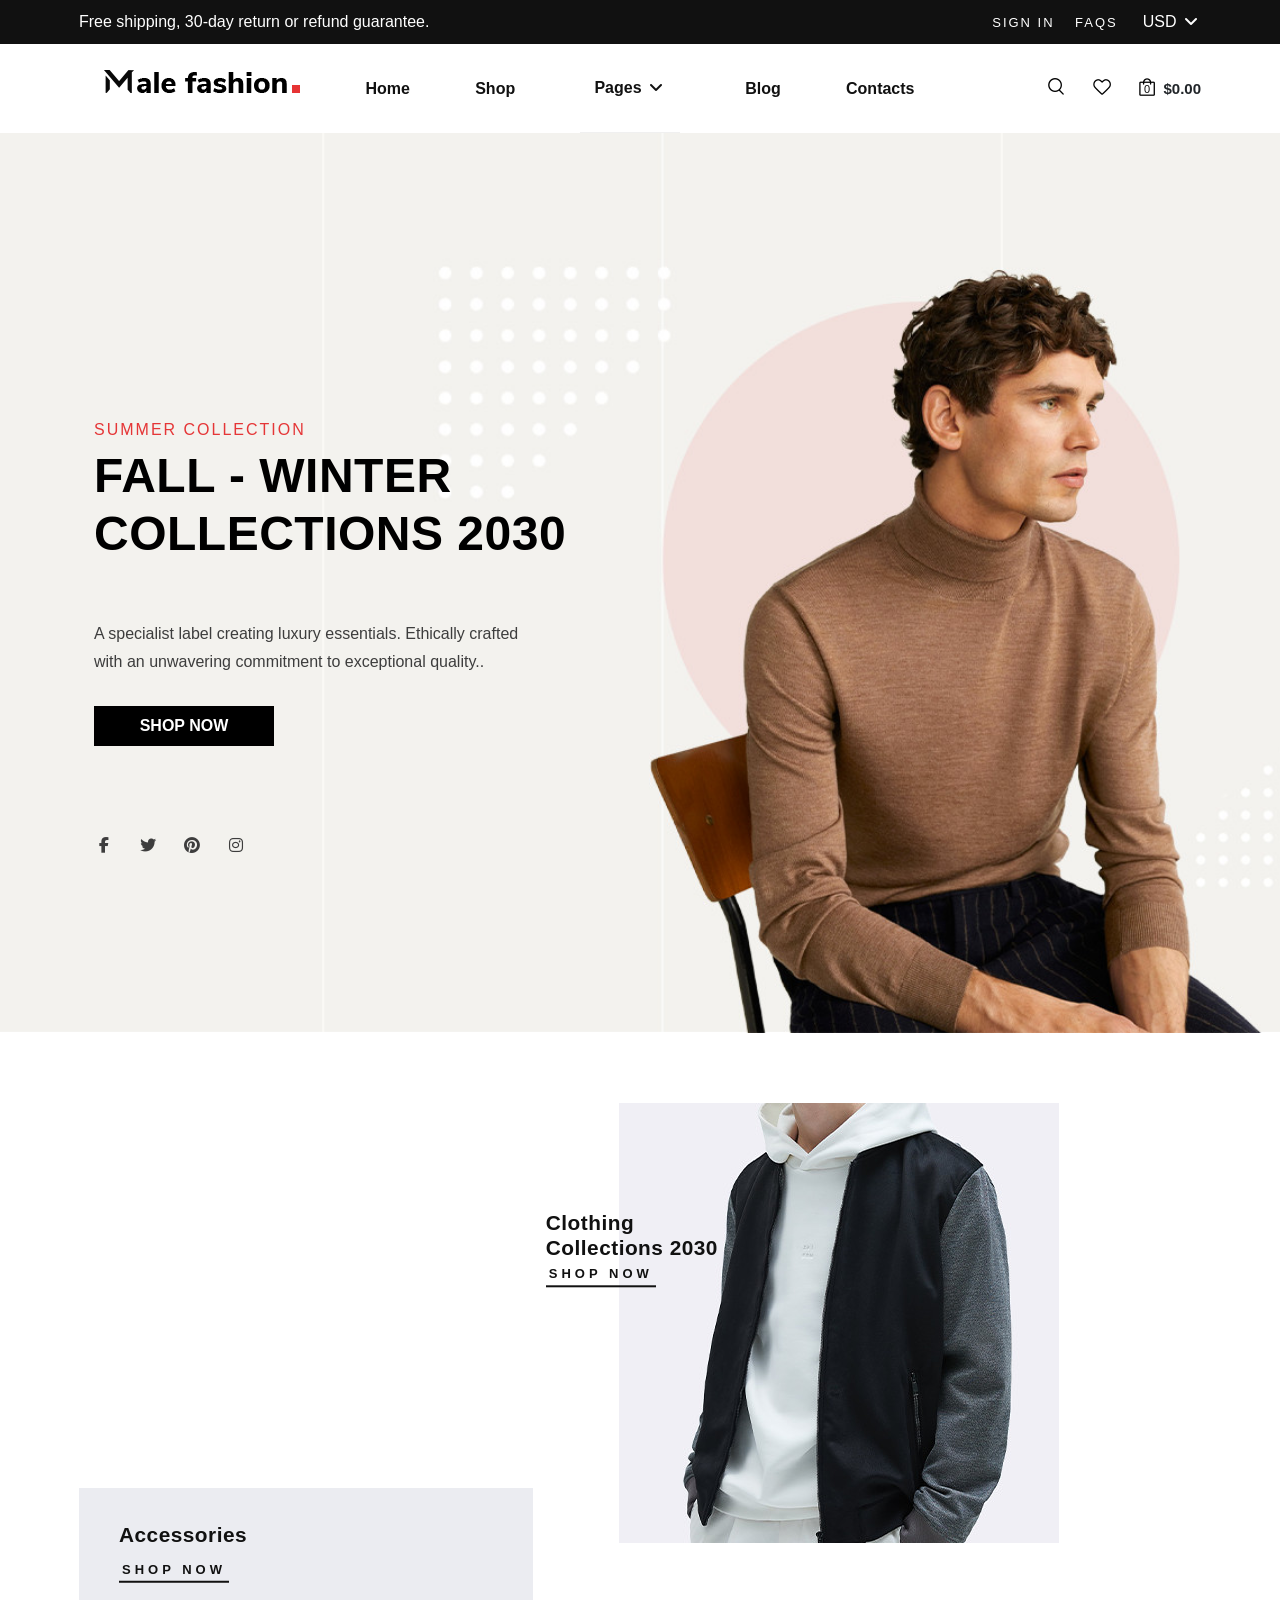
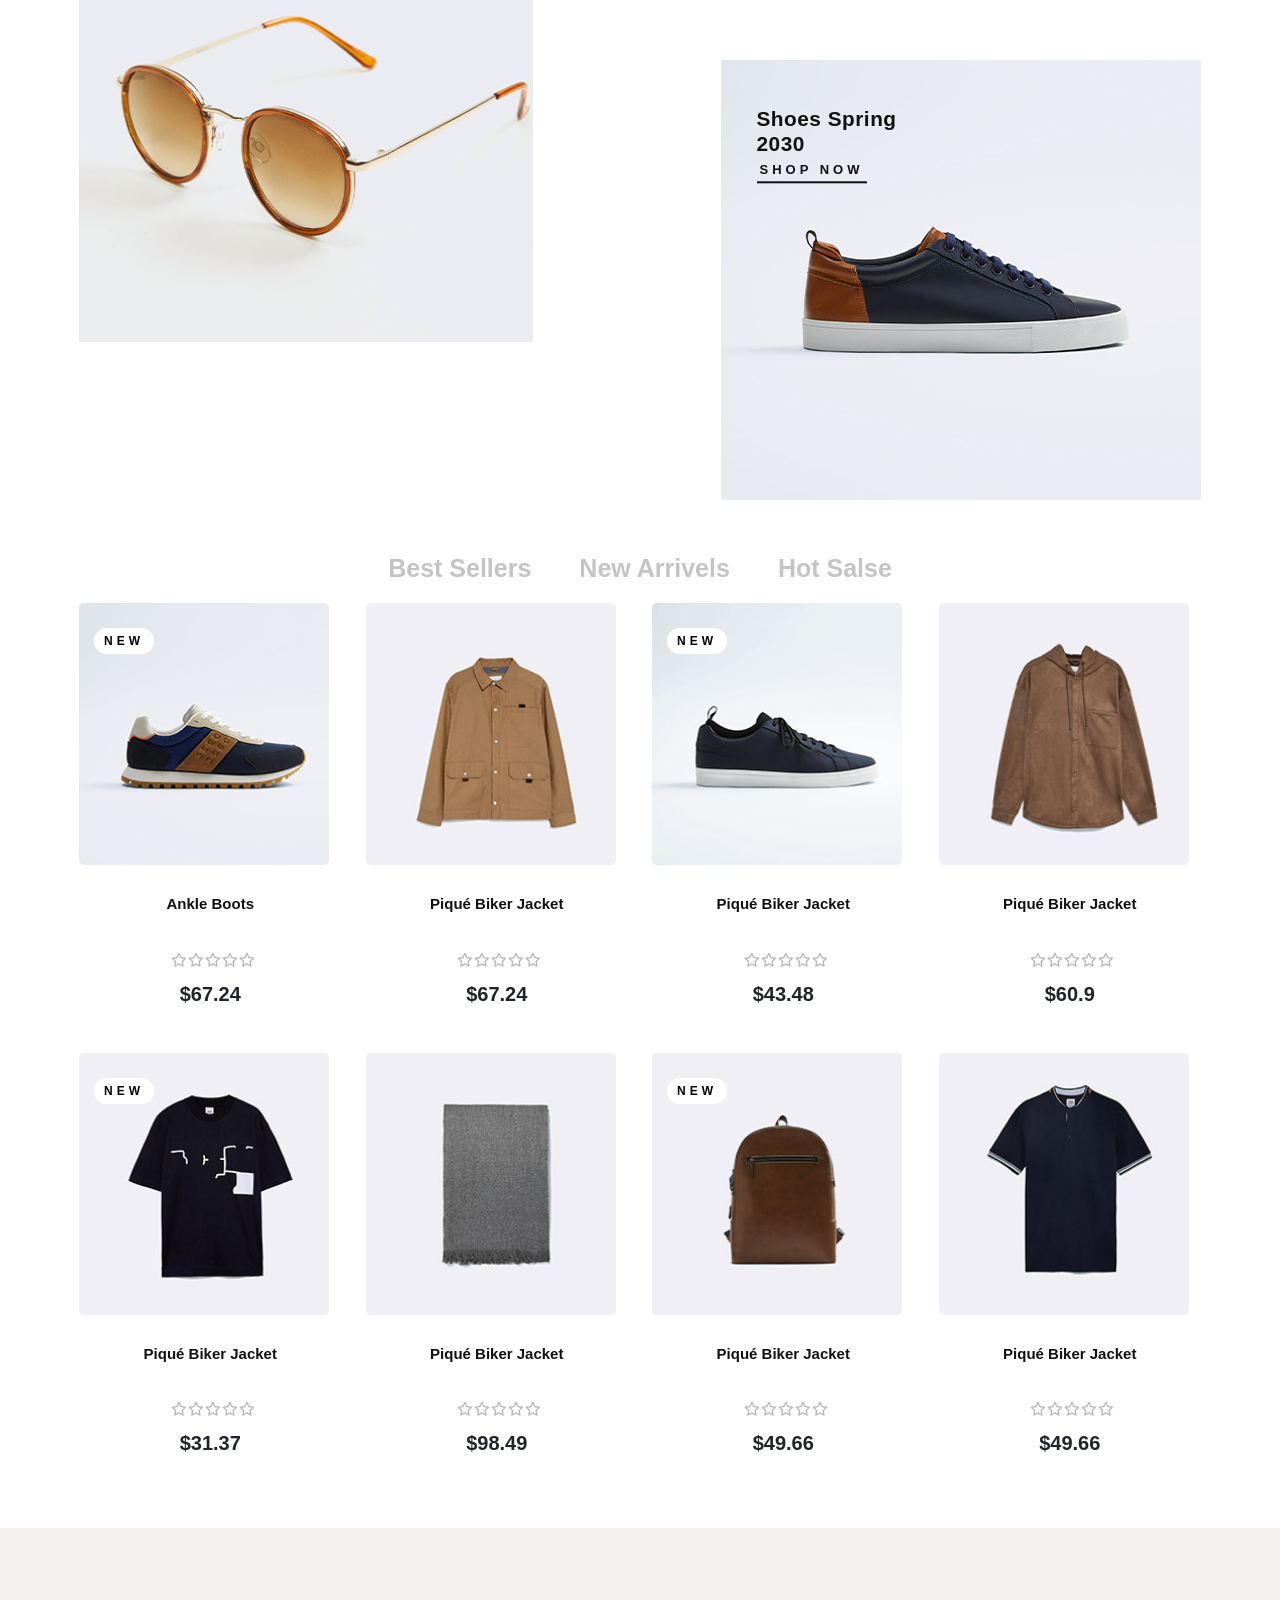
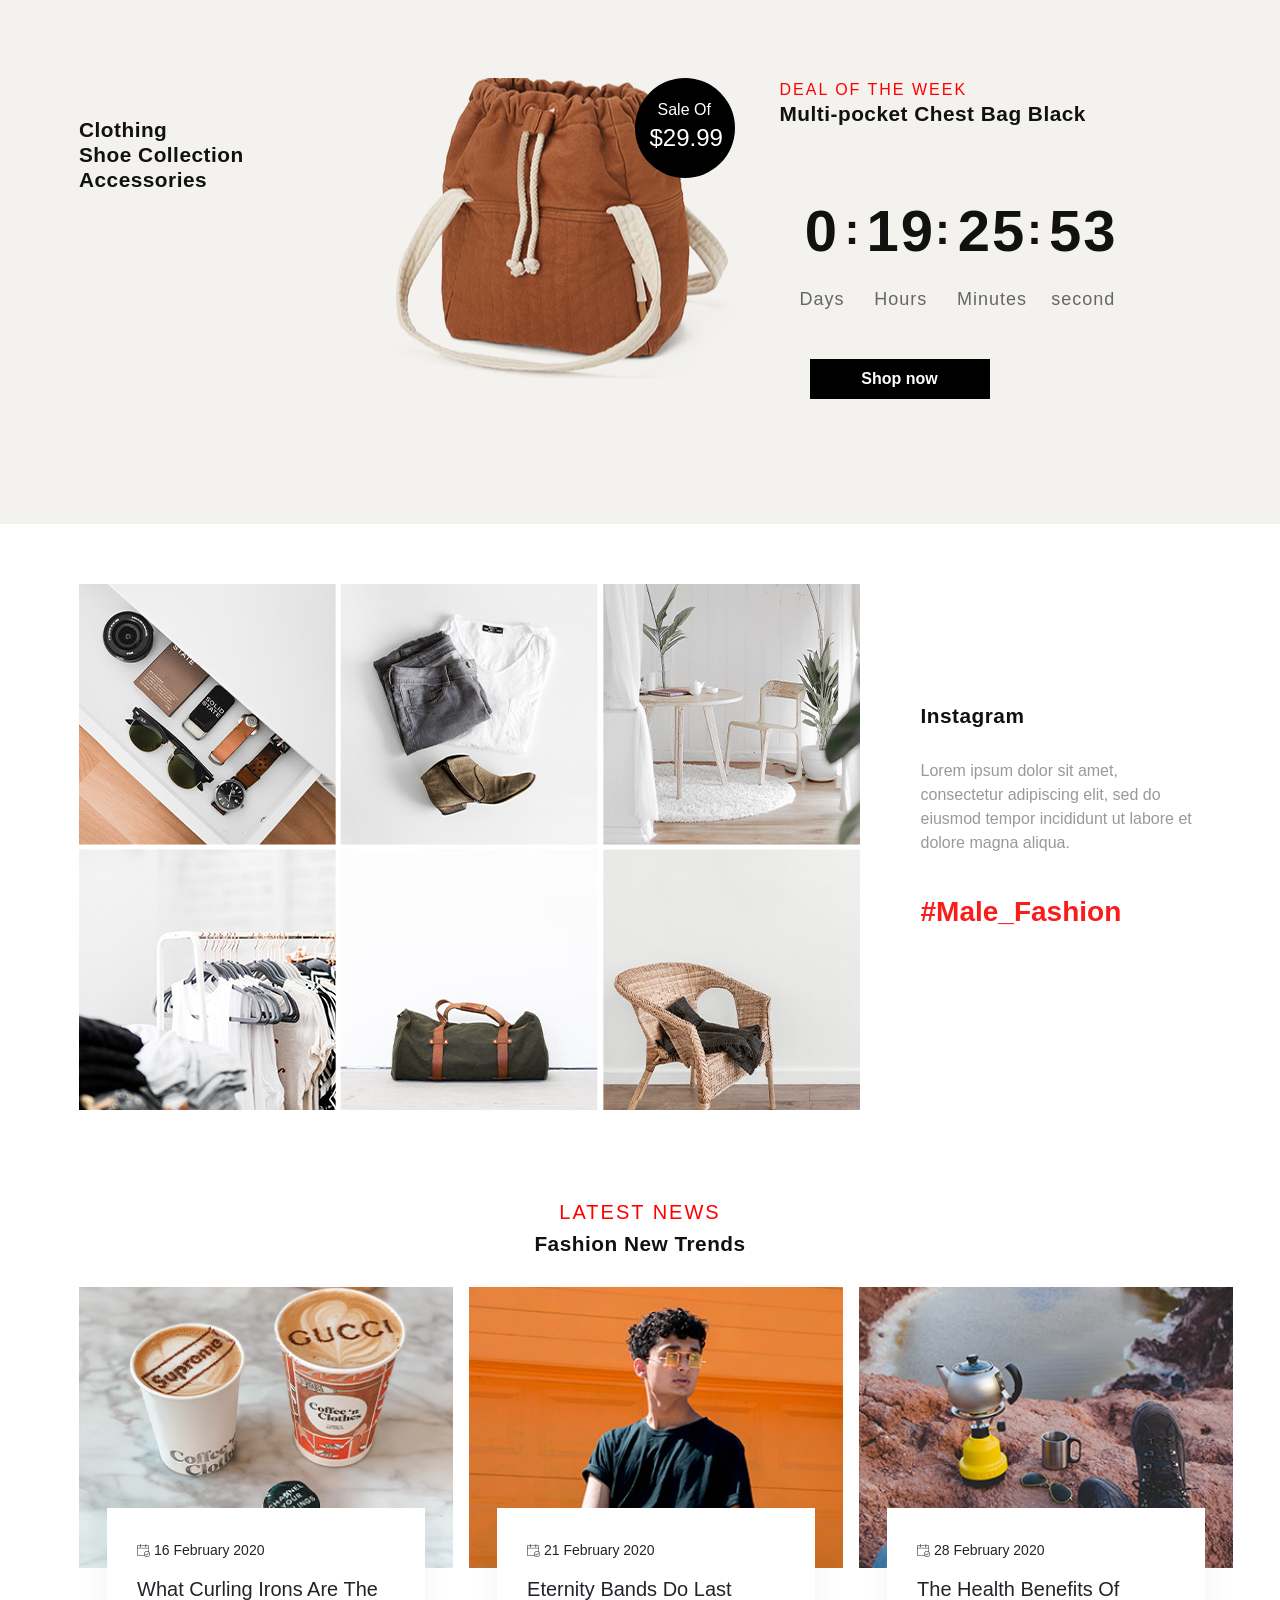
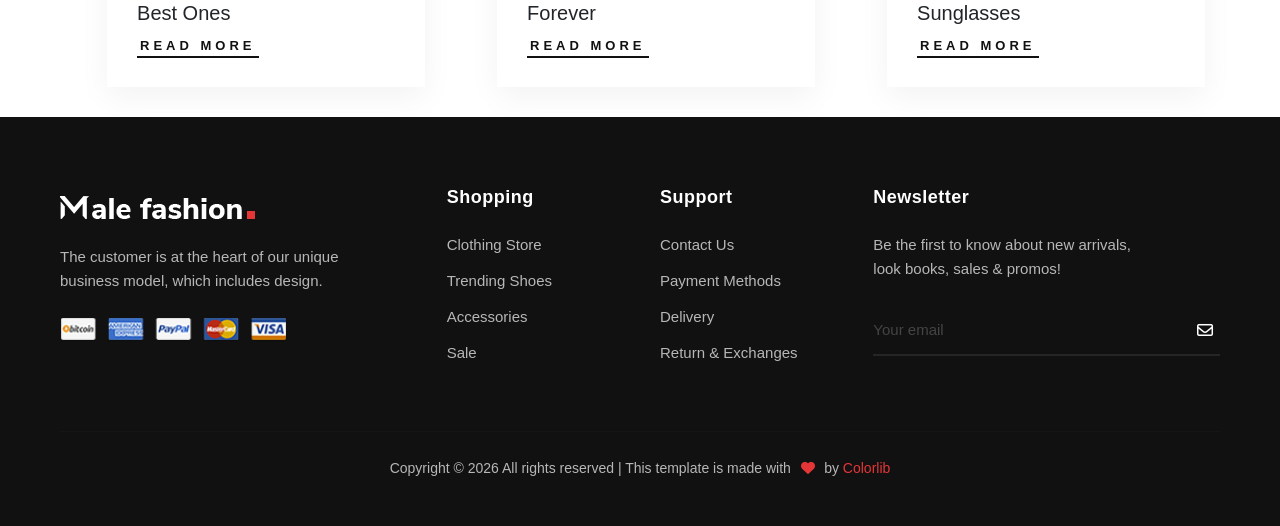
==== RRR/RRRapp/TEMPLATES/index.html @ dafc7faa "first commit" ====
<!DOCTYPE html>
<html lang="en">

<head>
    <meta charset="UTF-8">
    <meta name="viewport" content="width=device-width, initial-scale=1.0">
    <title>Male Fashion</title>
    <link rel="stylesheet" href="/RRR/css/all.css">
    <link rel="stylesheet" href="/RRR/css/bootstrap.min.css">
    <link rel="stylesheet" href="/RRR/webfonts/fa-brands-400.ttf">
    <link rel="stylesheet" href="https://cdnjs.cloudflare.com/ajax/libs/font-awesome/6.7.2/css/all.min.css">
    <link rel="stylesheet" href="ecome.css">
</head>

<body>
    <section class="sec_1">
        <header class="header">
            <div class="top_header">
                <div class="container">
                    <div class="row d-flex align-items-center">
                        <div class="col-lg-6 col-md-7 d-flex align-items-center ">
                            <div class="heder_top_left ">
                                <p class="">Free shipping, 30-day return or refund guarantee.</p>
                            </div>
                        </div>
                        <div class="col-lg-6 col-md-5">
                            <div class="header_top_right d-flex justify-content-end  ">
                                <div class="header_top_link">
                                    <a href="#" class="text-decoration-none sifa mx-3">Sign in</a>
                                    <a href="#" class="text-decoration-none sifa ">FAQs</a>
                                </div>
                                    <div class="dropdown">
                                        <div class="currency-btn">
                                            USD <i class="fa-solid fa-angle-down"></i>
                                        </div>

                                        <ul class="currency-menu">
                                            <li><a href="#">USD</a></li>
                                            <li><a href="#">EUR</a></li>
                                            <li><a href="#">INR</a></li>
                                        </ul>
                                    </div>
                                </div>
                            </div>
                        </div>
                    </div>
                </div>
            </div>
            <div class="container">
                <div class="row  rosw d-flex">
                    <div class="col-lg-3  col-md-3">
                        <div class="header_logo">
                            <a href="">
                                <img src="/RRR/img/logo.png" alt="">
                            </a>
                        </div>
                    </div>
                    <div class="col-lg-6 col-md-6">
                        <nav class="header_menu">
                            <ul class="list-unstyled d-flex justify-content-between align-items-center mb-0">

                                <li class="active">
                                    <a href="" class="text-decoration-none">Home</a>
                                </li>

                                <li>
                                    <a href="" class="text-decoration-none">Shop</a>
                                </li>

                                <li class="menu-item">
                                    <a href="#" class="text-decoration-none">
                                        Pages <i class="fa-solid fa-angle-down"></i>
                                    </a>

                                    <ul class="submenu list-unstyled">
                                        <li><a href="#" class="text-decoration-none">About Us</a></li>
                                        <li><a href="#" class="text-decoration-none">Shop Details</a></li>
                                        <li><a href="#" class="text-decoration-none">Shopping Cart</a></li>
                                        <li><a href="#" class="text-decoration-none">Checkout</a></li>
                                        <li><a href="#" class="text-decoration-none">Blog Details</a></li>
                                    </ul>
                                </li>

                                <li>
                                    <a href="" class="text-decoration-none">Blog</a>
                                </li>

                                <li>
                                    <a href="" class="text-decoration-none">Contacts</a>
                                </li>

                            </ul>
                        </nav>
                    </div>
                    <div class="col-lg-3  col-md-3">
                        <div class="header_nav_option">
                            <a href="#" class="sarch_switch"><img src="/RRR/img/search.png" alt=""></a>
                            <a href="#"><img src="/RRR/img/heart.png" alt=""></a>
                            <a href="#"><img src="/RRR/img/cart.png" alt="">
                                <span>0</span></a>
                            <div class="price">$0.00</div>
                        </div>
                    </div>
                </div>
            </div>
        </header>
    </section>


    <section class="hero ">
        <div class="hero_slider ">
            <div class="stage_uter container">
                <div class="container">
                    <div class=" vh-100 d-flex flex-column justify-content-center position-relative">
                        <!-- col-lg-8 -->
                        <div class="text_hero">
                            <h6 class="">Summer Collection</h6>
                            <h2 class="fall">Fall - Winter <br> Collections 2030</h2>
                        </div>
                        <div class="tex_div">
                            <p class="label">A specialist label creating luxury essentials. Ethically crafted <br> with
                                an
                                unwavering commitment to exceptional quality..</p>
                            <div class="primary-btn d-flex align-items-center justify-content-center">
                                <a href="#" class=" text-decoration-none text-white">SHOP NOW</a>
                            </div>

                        </div>
                        <div class="icon position-relative " style="z-index: 111;">
                            <ul class="d-flex  position-absolute gap-4   list-unstyled"
                                style="bottom: -8rem; z-index: 111;">
                                <li><i class="fa-brands fa-facebook-f"></i></li>
                                <li><i class="fa-brands fa-twitter"></i></li>
                                <li><i class="fa-brands fa-pinterest"></i></li>
                                <li><i class="fa-brands fa-instagram"></i></li>
                            </ul>
                        </div>
                    </div>
                </div>
            </div>
        </div>
    </section>

    <section class="bener">
        <div class="container">
            <div class="row d-flex">
                <div class="col-lg-7  col_div">
                    <div class="baner_item  my-auto">
                        <div class="bener_pic">
                            <img src="/RRR/img/banner-1.jpg" class="img-fluid" alt="">
                        </div>
                        <div class="bener_text">
                            <h2 class="clothing">Clothing <br> Collections 2030</h2>
                            <a href="" class="nowshop">SHOP NOW</a>
                        </div>
                    </div>
                </div>
                <div class="col-lg-5">
                    <div class="baner_middel">
                        <div class="baner_itm_pic">
                            <img src="/RRR/img/banner-2.jpg" class="img-fluid" alt="">
                        </div>
                        <div class="baners_text">
                            <h2 class="aeccesri">Accessories</h2>
                            <a href="" class="shoshope">SHOP NOW</a>
                        </div>
                    </div>
                </div>
                <div class="col-lg-7">
                    <div class="baner_last_itm">
                        <div class="baner_pick">
                            <img src="/RRR/img/banner-3.jpg" class="img-fluid" alt="">
                        </div>
                        <div class="baner_last_txt">
                            <h2 class="shoes">Shoes Spring <br> 2030</h2>
                            <a href="" class="shoshope">SHOP NOW</a>
                        </div>
                    </div>
                </div>
            </div>
        </div>
    </section>





    <section class="productsec ">
        <div class="container">
            <div class="row d-flex">
                <ul class="list-unstyled d-flex align-items-center justify-content-center gap-5">
                    <li><a href="#" class="newpro">Best Sellers</a></li>
                    <li><a href="#" class="newpro">New Arrivels</a></li>
                    <li><a href="#" class="newpro">Hot Salse</a></li>
                </ul>
            </div>
        </div>

        <div class="container">
            <div class="row d-flex">

                <div class="col-lg-3">
                    <div class="cards">
                        <div class="card_img">
                            <span class="newlabale">NEW</span>
                        </div>

                        <ul class="list-unstyled product_hover">
                            <li><a href="#"><img src="/RRR/img/heart.png" alt=""></a></li>
                            <li><a href="#"><img src="/RRR/img/compare.png" alt=""></a></li>
                            <li><a href="#"><img src="/RRR/img/search.png" alt=""></a></li>
                        </ul>
                    </div>
                    <div class="product_text">
                        <h6>Ankle Boots</h6>
                        <a href="#" class="add_card">Add To Cart</a>
                        <div class="reting">
                            <i class="fa-regular fa-star"></i>
                            <i class="fa-regular fa-star"></i>
                            <i class="fa-regular fa-star"></i>
                            <i class="fa-regular fa-star"></i>
                            <i class="fa-regular fa-star"></i>
                        </div>
                        <h5 class="dolor">$67.24</h5>
                        <div class="product_selecion">
                            <label class="color-btn white">
                                <input type="radio" name="color1" checked>
                            </label>

                            <label class="color-btn black">
                                <input type="radio" name="color1">
                            </label>

                            <label class="color-btn grey">
                                <input type="radio" name="color1">
                            </label>
                        </div>
                    </div>

                </div>

                <div class="col-lg-3">
                    <div class="cards">
                        <div class="card_img_2">
                        </div>

                        <ul class="list-unstyled product_hover">
                            <li><a href="#"><img src="/RRR/img/heart.png" alt=""></a></li>
                            <li><a href="#"><img src="/RRR/img/compare.png" alt=""></a></li>
                            <li><a href="#"><img src="/RRR/img/search.png" alt=""></a></li>
                        </ul>
                    </div>
                    <div class="product_text">
                        <h6>Piqué Biker Jacket</h6>
                        <a href="#" class="add_card">Add To Cart</a>
                        <div class="reting">
                            <i class="fa-regular fa-star"></i>
                            <i class="fa-regular fa-star"></i>
                            <i class="fa-regular fa-star"></i>
                            <i class="fa-regular fa-star"></i>
                            <i class="fa-regular fa-star"></i>
                        </div>
                        <h5 class="dolor">$67.24</h5>
                        <div class="product_selecion">
                            <label for="pc-1">
                                <input type="radio" id="pc-1">
                            </label>

                            <label class="black" for="pc-2">
                                <input type="radio" id="pc-2">
                            </label>

                            <label class="grey active" for="pc-1">
                                <input type="radio" id="pc-3">
                            </label>
                        </div>
                    </div>

                </div>

                <div class="col-lg-3">
                    <div class="cards">
                        <div class="card_img_3">
                            <span class="newlabales">NEW</span>
                        </div>
                        <ul class="list-unstyled product_hover">
                            <li><a href="#"><img src="/RRR/img/heart.png" alt=""></a></li>
                            <li><a href="#"><img src="/RRR/img/compare.png" alt=""></a></li>
                            <li><a href="#"><img src="/RRR/img/search.png" alt=""></a></li>
                        </ul>
                    </div>
                    <div class="product_text">
                        <h6>Piqué Biker Jacket</h6>
                        <a href="#" class="add_card">Add To Cart</a>
                        <div class="reting">
                            <div class="color">
                                <i class="fa-regular fa-star "></i>
                                <i class="fa-regular fa-star "></i>
                                <i class="fa-regular fa-star "></i>
                                <i class="fa-regular fa-star "></i>
                                <i class="fa-regular fa-star"></i>
                            </div>
                        </div>
                        <h5 class="dolor">$43.48</h5>
                        <div class="product_selecion">
                            <label for="pc-1">
                                <input type="radio" id="pc-1">
                            </label>

                            <label class="black" for="pc-2">
                                <input type="radio" id="pc-2">
                            </label>

                            <label class="grey active" for="pc-1">
                                <input type="radio" id="pc-3">
                            </label>
                        </div>
                    </div>

                </div>

                <div class="col-lg-3">
                    <div class="cards">
                        <div class="card_img_4">
                        </div>
                        <ul class="list-unstyled product_hover">
                            <li><a href="#"><img src="/RRR/img/heart.png" alt=""></a></li>
                            <li><a href="#"><img src="/RRR/img/compare.png" alt=""></a></li>
                            <li><a href="#"><img src="/RRR/img/search.png" alt=""></a></li>
                        </ul>
                    </div>
                    <div class="product_text">
                        <h6>Piqué Biker Jacket</h6>
                        <a href="#" class="add_card">Add To Cart</a>
                        <div class="reting">
                            <i class="fa-regular fa-star"></i>
                            <i class="fa-regular fa-star"></i>
                            <i class="fa-regular fa-star"></i>
                            <i class="fa-regular fa-star"></i>
                            <i class="fa-regular fa-star"></i>
                        </div>
                        <h5 class="dolor">$60.9</h5>
                        <div class="product_selecion">
                            <label for="pc-1">
                                <input type="radio" id="pc-1">
                            </label>

                            <label class="black" for="pc-2">
                                <input type="radio" id="pc-2">
                            </label>

                            <label class="grey active" for="pc-1">
                                <input type="radio" id="pc-3">
                            </label>
                        </div>
                    </div>
                </div>
            </div>
        </div>






        <div class="container mt-4">
            <div class="row d-flex">
                <div class="col-lg-3">
                    <div class="cards">
                        <div class="card_img_5">
                            <span class="newlabale">NEW</span>
                        </div>

                        <ul class="list-unstyled product_hover">
                            <li><a href="#"><img src="/RRR/img/heart.png" alt=""></a></li>
                            <li><a href="#"><img src="/RRR/img/compare.png" alt=""></a></li>
                            <li><a href="#"><img src="/RRR/img/search.png" alt=""></a></li>
                        </ul>
                    </div>
                    <div class="product_text">
                        <h6>Piqué Biker Jacket</h6>
                        <a href="#" class="add_card">Add To Cart</a>
                        <div class="reting">
                            <i class="fa-regular fa-star"></i>
                            <i class="fa-regular fa-star"></i>
                            <i class="fa-regular fa-star"></i>
                            <i class="fa-regular fa-star"></i>
                            <i class="fa-regular fa-star"></i>
                        </div>
                        <h5 class="dolor">$31.37</h5>
                        <div class="product_selecion">
                            <label for="pc-1">
                                <input type="radio" id="pc-1">
                            </label>

                            <label class="black" for="pc-2">
                                <input type="radio" id="pc-2">
                            </label>

                            <label class="grey active" for="pc-1">
                                <input type="radio" id="pc-3">
                            </label>
                        </div>
                    </div>

                </div>

                <div class="col-lg-3">
                    <div class="cards">
                        <div class="card_img_6">
                        </div>

                        <ul class="list-unstyled product_hover">
                            <li><a href="#"><img src="/RRR/img/heart.png" alt=""></a></li>
                            <li><a href="#"><img src="/RRR/img/compare.png" alt=""></a></li>
                            <li><a href="#"><img src="/RRR/img/search.png" alt=""></a></li>
                        </ul>
                    </div>
                    <div class="product_text">
                        <h6>Piqué Biker Jacket</h6>
                        <a href="#" class="add_card">Add To Cart</a>
                        <div class="reting">
                            <i class="fa-regular fa-star"></i>
                            <i class="fa-regular fa-star"></i>
                            <i class="fa-regular fa-star"></i>
                            <i class="fa-regular fa-star"></i>
                            <i class="fa-regular fa-star"></i>
                        </div>
                        <h5 class="dolor">$98.49</h5>
                        <div class="product_selecion">
                            <label for="pc-1">
                                <input type="radio" id="pc-1">
                            </label>

                            <label class="black" for="pc-2">
                                <input type="radio" id="pc-2">
                            </label>

                            <label class="grey active" for="pc-1">
                                <input type="radio" id="pc-3">
                            </label>
                        </div>
                    </div>

                </div>

                <div class="col-lg-3">
                    <div class="cards">
                        <div class="card_img_7">
                            <span class="newlabales">NEW</span>
                        </div>
                        <ul class="list-unstyled product_hover">
                            <li><a href="#"><img src="/RRR/img/heart.png" alt=""></a></li>
                            <li><a href="#"><img src="/RRR/img/compare.png" alt=""></a></li>
                            <li><a href="#"><img src="/RRR/img/search.png" alt=""></a></li>
                        </ul>
                    </div>
                    <div class="product_text">
                        <h6>Piqué Biker Jacket</h6>
                        <a href="#" class="add_card">Add To Cart</a>
                        <div class="reting">
                            <div class="color">
                                <i class="fa-regular fa-star "></i>
                                <i class="fa-regular fa-star "></i>
                                <i class="fa-regular fa-star "></i>
                                <i class="fa-regular fa-star "></i>
                                <i class="fa-regular fa-star"></i>
                            </div>
                        </div>
                        <h5 class="dolor">$49.66</h5>
                        <div class="product_selecion">
                            <label for="pc-1">
                                <input type="radio" id="pc-1">
                            </label>

                            <label class="black" for="pc-2">
                                <input type="radio" id="pc-2">
                            </label>

                            <label class="grey active" for="pc-1">
                                <input type="radio" id="pc-3">
                            </label>
                        </div>
                    </div>

                </div>

                <div class="col-lg-3">
                    <div class="cards">
                        <div class="card_img_8">
                        </div>
                        <ul class="list-unstyled product_hover">
                            <li><a href="#"><img src="/RRR/img/heart.png" alt=""></a></li>
                            <li><a href="#"><img src="/RRR/img/compare.png" alt=""></a></li>
                            <li><a href="#"><img src="/RRR/img/search.png" alt=""></a></li>
                        </ul>
                    </div>
                    <div class="product_text">
                        <h6>Piqué Biker Jacket</h6>
                        <a href="#" class="add_card">Add To Cart</a>
                        <div class="reting">
                            <i class="fa-regular fa-star"></i>
                            <i class="fa-regular fa-star"></i>
                            <i class="fa-regular fa-star"></i>
                            <i class="fa-regular fa-star"></i>
                            <i class="fa-regular fa-star"></i>
                        </div>
                        <h5 class="dolor">$49.66</h5>
                        <div class="product_selecion">
                            <label for="pc-1">
                                <input type="radio" id="pc-1">
                            </label>

                            <label class="black" for="pc-2">
                                <input type="radio" id="pc-2">
                            </label>

                            <label class="grey active" for="pc-1">
                                <input type="radio" id="pc-3">
                            </label>
                        </div>
                    </div>
                </div>
            </div>
        </div>
    </section>


    <section class="categories ">
        <div class="container">
            <div class="row d-flex gap-3">
                <div class="col-lg-3">
                    <div class="cetegories_text">
                        <h2>
                            Clothing
                            <br>
                            <span class="shoe">Shoe Collection</span>
                            <br>
                            Accessories
                        </h2>
                    </div>
                </div>
                <div class="col-lg-4">
                    <div class="imgs">
                        <div class=sele>
                            <span class="text-white  saless">Sale Of</span>
                            <h4 class="text-white money">$29.99</h4>
                        </div>
                    </div>
                </div>
                <div class="col-lg-4">
                    <div class="categariy_deal">
                        <span class="week">Deal Of The Week</span>
                        <h2>Multi-pocket Chest Bag Black</h2>
                        <div class="timer d-flex" id="countdwon">
                            <div class="cd_iteam">
                                <span>0</span>
                                <p>Days</p>
                            </div>
                            <div class="cd_iteam">
                                <span>11</span>
                                <p>Hours</p>
                            </div>
                            <div class="cd_iteam">
                                <span>15</span>
                                <p>Minutes</p>
                            </div>
                            <div class="cd_iteam">
                                <span>11</span>
                                <p>second</p>
                            </div>
                        </div>
                        <div class="uperbtn">
                            <a href="#" class="primary-btns " style="text-align: center;">Shop now</a>
                        </div>
                    </div>
                </div>
            </div>
        </div>
    </section>


    <section class="fottersid">
        <div class="container">
            <div class="row">
                <div class="col-lg-12 d-flex">
                    <div class="col-lg-9">
                        <div class="insta_img">
                            <img src="/RRR/img/instagram-1.jpg" class="img-fluid" alt="">
                            <img src="/RRR/img/instagram-2.jpg" class="img-fluid" alt="">
                            <img src="/RRR/img/instagram-3.jpg" class="img-fluid" alt="">
                            <div class="insta_img2 mt-1">
                                <img src="/RRR/img/instagram-4.jpg" class="img-fluid" alt="">
                                <img src="/RRR/img/instagram-5.jpg" class="img-fluid" alt="">
                                <img src="/RRR/img/instagram-6.jpg" class="img-fluid" alt="">
                            </div>
                        </div>
                    </div>
                    <div class="col-lg-3">
                        <div class="inst_text">
                            <h2 class="">Instagram</h2>
                            <p class="gram">Lorem ipsum dolor sit amet, consectetur adipiscing elit, sed do eiusmod
                                tempor incididunt
                                ut labore et dolore magna aliqua.</p>
                            <h3 class="mlefs">#Male_Fashion</h3>
                        </div>
                    </div>
                </div>
            </div>
    </section>


    <section class="blog-section">
        <div class="container">
            <div class="row">
                <h5 class="latest">Latest News</h5>
                <h2 class="section-title_fes">Fashion New Trends</h2>
                <div class="col-lg-12 d-flex gap-3">
                    <div class="col-lg-4">
                        <div class="blog-card">
                            <div class="image-wrapper">
                                <img src="/RRR/img/blog-1.jpg" style="width: 100%;" class="img-fluid"
                                    alt="Coffee Latte Art">
                            </div>
                            <div class="card-content">
                                <span class="feb">
                                    <img src="/RRR/img/calendar.png" alt="">
                                    16 February 2020
                                </span>
                                <h5 class="irons">
                                    What Curling Irons Are The Best Ones
                                </h5>
                                <div class="textred">
                                    <a href="" class="readmore">Read More </a>
                                </div>
                            </div>
                        </div>
                    </div>
                    <div class="col-lg-4">
                        <div class="blog-card">
                            <div class="image-wrapper">
                                <img src="/RRR/img/blog-2.jpg" style="width: 100%;" class="img-fluid"
                                    alt="Coffee Latte Art">
                            </div>
                            <div class="card-content">
                                <span class="feb">
                                    <img src="/RRR/img/calendar.png" alt="">
                                    21 February 2020
                                </span>
                                <h5 class="irons">
                                    Eternity Bands Do Last Forever
                                </h5>
                                <div class="textred">
                                    <a href="" class="readmore">Read More </a>
                                </div>
                            </div>
                        </div>
                    </div>
                    <div class="col-lg-4">
                        <div class="blog-card">
                            <div class="image-wrapper">
                                <img src="/RRR/img/blog-3.jpg" style="width: 100%;" class="img-fluid"
                                    alt="Coffee Latte Art">
                            </div>
                            <div class="card-content">
                                <span class="feb">
                                    <img src="/RRR/img/calendar.png" alt="">
                                    28 February 2020
                                </span>
                                <h5 class="irons">
                                    The Health Benefits Of Sunglasses
                                </h5>
                                <div class="textred">
                                    <a href="" class="readmore">Read More </a>
                                </div>
                            </div>
                        </div>
                    </div>
                </div>
            </div>
    </section>


    <footer class="site-footer">
        <div class="footer-container">
            <div class="footer-row">

                <!-- Brand Column -->
                <div class="footer-col">
                    <div class="brand-title"><img src="/RRR/img/footer-logo.png" alt=""></div>
                    <p>The customer is at the heart of our unique business model, which includes design.</p>
                    <div class="payment-methods">
                        <!-- Standard placeholder payment graphics -->
                        <img src="/RRR/img/payment.png" alt="">
                    </div>
                </div>

                <!-- Shopping Links Column -->
                <div class="footer-col">
                    <h3>Shopping</h3>
                    <ul>
                        <li><a href="#">Clothing Store</a></li>
                        <li><a href="#">Trending Shoes</a></li>
                        <li><a href="#">Accessories</a></li>
                        <li><a href="#">Sale</a></li>
                    </ul>
                </div>

                <!-- Support Links Column -->
                <div class="footer-col">
                    <h3>Support</h3>
                    <ul>
                        <li><a href="#">Contact Us</a></li>
                        <li><a href="#">Payment Methods</a></li>
                        <li><a href="#">Delivery</a></li>
                        <li><a href="#">Return & Exchanges</a></li>
                    </ul>
                </div>

                <!-- Newsletter Column -->
                <div class="footer-col">
                    <h3>Newsletter</h3>
                    <p>Be the first to know about new arrivals, look books, sales & promos!</p>
                    <form class="newsletter-form" action="#" method="POST">
                        <input type="email" placeholder="Your email" required>
                        <button type="submit" aria-label="Subscribe">
                            <i class="fa-regular fa-envelope"></i>
                        </button>
                    </form>
                </div>

            </div>

            <hr class="footer-divider">

            <!-- Copyright Bar -->
            <div class="footer-bottom">
                <p>Copyright © 2026 All rights reserved | This template is made with <i class="fa-solid fa-heart"></i>
                    by <a href="https://colorlib.com" target="_blank" rel="noopener">Colorlib</a></p>
            </div>
        </div>
    </footer>





    <script src="/RRR/js/bootstrap.bundle.js"></script>

    <script src="https://code.jquery.com/jquery-3.7.1.min.js"></script>


    <!-- pages menu -->
    <script>
        $(document).ready(function () {

            $(".menu-item").hover(
                function () {
                    $(this).addClass("active");
                },
                function () {
                    $(this).removeClass("active");
                }
            );

        });
    </script>


    <!-- heder menu -->
    <script src="https://code.jquery.com/jquery-3.7.1.min.js"></script>

<script>
$(document).ready(function () {

    $(".currency-btn").click(function (e) {
        e.stopPropagation();
        $(".currency-menu").slideToggle(300);
    });

    $(document).click(function () {
        $(".currency-menu").slideUp(300);
    });

});
</script>

    <script>
        $(document).ready(function () {

            // Card Hover Animation
            $('.cards').hover(
                function () {
                    $(this).stop().animate({
                        marginTop: '-10px'
                    }, 250);
                },
                function () {
                    $(this).stop().animate({
                        marginTop: '0px'
                    }, 250);
                }
            );

            // Product Icons Animation
            $('.cards').hover(function () {
                $(this).find('.product_hover li').each(function (i) {
                    $(this).delay(i * 100).animate({
                        opacity: 1
                    }, 200);
                });
            });

            // Color Selection
            $('.product_selecion label').click(function () {

                $(this)
                    .closest('.product_selecion')
                    .find('label')
                    .removeClass('active');

                $(this).addClass('active');

                $(this).find('input')
                    .prop('checked', true);
            });

            // Add To Cart Animation
            $('.add_card').hover(
                function () {
                    $(this).animate({
                        letterSpacing: '1px'
                    }, 200);
                },
                function () {
                    $(this).animate({
                        letterSpacing: '0px'
                    }, 200);
                }
            );

        });
    </script>



    <!-- COUNTDOWN SCRIPT -->

    <script>
        // Set future date
        const countdownDate = new Date("Dec 31, 2026 23:59:59").getTime();

        const timer = setInterval(function () {

            const now = new Date().getTime();
            const distance = countdownDate - now;

            // Time calculations
            const days = Math.floor(distance / (1000 * 4750 * 60 * 24));
            const hours = Math.floor((distance % (1000 * 60 * 60 * 24)) / (1000 * 60 * 60));
            const minutes = Math.floor((distance % (1000 * 60 * 60)) / (1000 * 60));
            const seconds = Math.floor((distance % (1000 * 60)) / 1000);

            // Update HTML
            document.querySelectorAll(".cd_iteam span")[0].innerHTML = days;
            document.querySelectorAll(".cd_iteam span")[1].innerHTML = hours;
            document.querySelectorAll(".cd_iteam span")[2].innerHTML = minutes;
            document.querySelectorAll(".cd_iteam span")[3].innerHTML = seconds;

            // If countdown finished
            if (distance < 0) {
                clearInterval(timer);
                document.getElementById("countdwon").innerHTML = "OFFER EXPIRED";
            }

        }, 1000);
    </script>


</body>

</html>
</body>

</html>
---- RRR/RRRapp/TEMPLATES/ecome.css ----
* {
    margin: 0;
    padding: 0;
    box-sizing: border-box;
    font-family: 'Gill Sans', 'Gill Sans MT', Calibri, 'Trebuchet MS', sans-serif;
    -webkit-font-smoothing: antialiased;
}

.heder {
    background: #ffffff;
;
}

.top_header {
    background: #111111;;
    padding: 20px 0;
}

.dropdown {
    position: relative;
   
}

.currency-btn {
    color: #fff;
    font-size: 16px;
    cursor: pointer;
    transition: 0.3s;
}

.currency-btn:hover {
    color: #ca1515;
}

.currency-menu {
    position: absolute;
    top: 40px;
    right: 0;
    width: 120px;
    background: #111;
    border-top: 3px solid #ca1515;
    border-radius: 8px;
    padding: 10px 0;
    list-style: none;
    display: none;
    box-shadow: 0 10px 25px rgba(0,0,0,0.2);
    z-index: 999;
}

.currency-menu li a {
    display: block;
    padding: 10px 20px;
    color: #fff;
    text-decoration: none;
    transition: 0.3s;
}

.currency-menu li a:hover {
    background: #ca1515;
    padding-left: 30px;
}
.top_header{
    background: #111;
    padding: 10px 0;
}

.header_top_right .dropdown-menu{
    display: block;
    opacity: 0;
    visibility: hidden;
    transform: translateY(15px);
    transition: all 0.4s ease;
    margin-top: 15px;
    border: none;
    border-radius: 8px;
    background: #222;
    min-width: 100px;
}

/* Dropdown Open Animation */
.header_top_right .dropdown.show .dropdown-menu{
    opacity: 1;
    visibility: visible;
    transform: translateY(0);
}

.dropdown-item{
    padding: 10px 15px;
    transition: 0.3s;
}

.dropdown-item:hover{
    background: #ca1515;
    color: #fff;
}

.dropdown-toggle{
    cursor: pointer;
    transition: 0.3s;
}

.dropdown-toggle:hover{
    color: #ca1515 !important;
}
/* heder menu keyfm */
@keyframes zoomIn {
    from {
        opacity: 0;
        transform: translateY(15px) scale(0.95);
    }
    to {
        opacity: 1;
        transform: translateY(0) scale(1);
    }
}

.header_top_right .dropdown.show .dropdown-menu{
    animation: zoomIn 0.4s ease;
}

.heder_top_left{
    color: white;
}
.heder_top_left p{
    margin: 0;
}

.row {
    display: -ms-flexbox;
    display: flex;
    -ms-flex-wrap: wrap;
    flex-wrap: wrap;
    margin-right: -15px;
    margin-left: -15px;
}

.freep {
    margin: 0%;
    color: white;
    padding: 7px;
}

.header_top_right {
    text-align: center;
}

.header_top_link {
    display: inline-block;
    margin-right: 25px;
}

.sifa {
    color: #ffffff;
    font-size: 13px;
    text-transform: uppercase;
    letter-spacing: 2px;
    display: inline-block;
    cursor: pointer;
}
.sifa:hover{
   color: #ca1515;
    transition: cubic-bezier(0.215, 0.610, 0.355, 1);
}

.heder_top_hover span {
    color: #ffffff;
    font-size: 13px;
    text-transform: uppercase;
    letter-spacing: 2px;
    display: inline-block;
    cursor: pointer;
}

.heder_top_hover span i {
    font-size: 20px;
    position: relative;
    top: 3px;
    right: 2px;
}

.heder_top_hover ul {
    background: #ffffff;
    display: inline-block;
    padding: 2px 0;
    position: absolute;
    left: 0;
    top: 44px;
    opacity: 0;
    visibility: hidden;
    z-index: 3;
    -webkit-box-shadow: 0 10px 20px rgba(0, 0, 0, 0.1);
    box-shadow: 0 10px 20px rgba(0, 0, 0, 0.1);
    -webkit-transition: all, 0.3s;
    -o-transition: all, 0.3s;
    transition: all, 0.3s;
}

.header_logo {
    padding: 25px;
}

.header_menu {
    text-align: center;

}


.header_menu ul li a {
    font-size: 18px;
    color: #111111;
    display: block;
    position: relative;
    padding: 3px 0;
}

.row {
    flex-wrap: wrap;
}

.header_menu ul li a:after {
    position: absolute;
    left: 0;
    bottom: 0;
    width: 100%;
    height: 2px;
    background: #e53637;
    content: "";
    -webkit-transition: all, 0.5s;
    -o-transition: all, 0.5s;
    transition: all, 0.5s;
    -webkit-transform: scale(0);
    -ms-transform: scale(0);
    transform: scale(0);
}

.header_nav_option {
    padding: 30px 0;
    text-align: right;
}

/* pages menu */

.header_menu ul li {
    position: relative;
}

.header_menu ul li a {
    color: #111;
    font-size: 16px;
    font-weight: 600;
    display: block;
    padding: 20px 0;
    transition: 0.3s;
}

.header_menu ul li a:hover {
    color: #e53637;
}

/* Dropdown */

.submenu {
    position: absolute;
    top: 120%;
    left: 0;
    width: 220px;
    background: #111;
    border-radius: 5px;
    padding: 10px 0;

    opacity: 0;
    visibility: hidden;
    transform: translateY(20px);

    transition: all 0.4s ease;
    z-index: 999;
}

.submenu li {
    width: 100%;
}

.submenu li a {
    color: #fff !important;
    padding: 12px 20px !important;

    display: block;
    transition: 0.3s;
}

.submenu li a:hover {
    background: #cc0303;
    padding-left: 28px !important;
}

.menu-item.active .submenu {
    opacity: 1;
    visibility: visible;
    transform: translateY(0);
}

.header_nav_option a {
    display: inline-block;
    margin-right: 24px;
    position: relative;
}

.header_nav_option a span {
    color: #0d0d0d;
    font-size: 11px;
    position: absolute;
    left: 5px;
    top: 7px;
}

.header_nav_option .price {
    font-size: 15px;
    font-weight: 700;
    display: inline-block;
    margin-left: -20px;
    position: relative;
    top: 3px;
}

.hero_slider {
    width: 100%;
    z-index: 1;
}

.stage_uter {
    position: relative;
    overflow: hidden;

}

.hero_slider {
    background-image: url("/RRR/img/hero-1.jpg");
    width: 100%;
    height: 100vh;
    display: flex;
    align-items: center;
    background-position: center;
    background-repeat: no-repeat;
    background-size: cover;
}

.text_hero {
    color: #e53637;
    font: 14px;
    font-weight: 700;
    text-transform: uppercase;
    letter-spacing: 2px;
    margin-bottom: 28px;
    position: relative;

}

.fall {
    color: black;
    font-weight: 700;
    font-size: 48px;
    font-family: 'Gill Sans', 'Gill Sans MT', Calibri, 'Trebuchet MS', sans-serif;
}

.label {
    color: #3d3d3d;
    font-size: 16px;
    line-height: 28px;
}

.primary-btn {
    text-decoration: none;
    background-color: #000000;
    text-align: center;
    color: white;
    font-weight: 600;
    height: 40px;
    width: 180px;
    margin-top: 30px;
    cursor: pointer;
}

.icon {
    color: #3d3d3d;
    cursor: pointer;
    font-size: 16px;
}

.bener {
    margin-top: 50px;
    margin-bottom: 50px;
}

.bener_pic {
    float: right;
    padding: 10px;
}

.col_div {
    margin-left: 30%;
    padding: 10px;
}

.bener_text {
    max-width: 300px;
    position: absolute;
    left: -3;
    top: 165%;
    cursor: pointer;
}

.clothing {
    font-weight: 700;
    margin-bottom: 0px;
    font-family: 'Gill Sans', 'Gill Sans MT', Calibri, 'Trebuchet MS', sans-serif;
}


.nowshop {
    text-decoration: none;

}

.bener_text a {
    display: inline-block;
    color: rgb(17, 17, 17);
    font-family: 'Gill Sans', 'Gill Sans MT', Calibri, 'Trebuchet MS', sans-serif;
    font-size: 13px;
    font-weight: 700;
    letter-spacing: 4px;
    text-transform: uppercase;
    position: relative;
    padding: 3px;
}

.bener_text a::after {
    position: absolute;
    left: 0px;
    height: 2px;
    content: "";
    background: rgb(17, 17, 17);
    bottom: 0px;
    width: 100%;
    transition: all 0.3s ease;
}

.bener_text:hover a::after {
    width: 50%;
    background-color: #d9383a;
}

.baner_middel {
    margin-top: -75px;
}

.aeccesri {
    font-weight: 700;
    line-height: 45px;
    margin-bottom: 0px;
    margin-top: 10px;
}

.shoshope {
    text-decoration: none;

}

.baners_text a {
    display: inline-block;
    color: rgb(17, 17, 17);
    font-family: 'Gill Sans', 'Gill Sans MT', Calibri, 'Trebuchet MS', sans-serif;
    font-size: 13px;
    font-weight: 700;
    letter-spacing: 4px;
    text-transform: uppercase;
    position: relative;
    padding: 3px;
}

.baners_text a::after {
    position: absolute;
    left: 0px;
    height: 2px;
    content: "";
    background: rgb(17, 17, 17);
    bottom: 0px;
    width: 100%;
    transition: all 0.3s ease;
}

.dropdown {
    cursor: pointer;
}

.baners_text:hover a::after {
    width: 50%;
    background-color: #d9383a;
}

.baner_pick {
    float: right;
    margin-top: 15%;
}

.baner_last_txt {
    max-width: 300px;
    position: absolute;
    left: 2;
    top: 260%;
}

.baner_last_txt a {
    display: inline-block;
    color: rgb(17, 17, 17);
    font-family: 'Gill Sans', 'Gill Sans MT', Calibri, 'Trebuchet MS', sans-serif;
    font-size: 13px;
    font-weight: 700;
    letter-spacing: 4px;
    text-transform: uppercase;
    position: relative;
    padding: 3px;
}

.baner_last_txt a::after {
    position: absolute;
    left: 0px;
    height: 2px;
    content: "";
    background: rgb(17, 17, 17);
    bottom: 0px;
    width: 100%;
    transition: all 0.3s ease;
}

.baner_last_txt:hover a::after {
    width: 50%;
    background-color: #d9383a;
}

.shoes {
    font-weight: 700;
    margin-bottom: 0px;
}


.sec3 {
    padding-top: 25px;
    padding-bottom: 25px;
}


.newpro {
    font-size: 25px;
    text-decoration: none;
    font-weight: 700;
    color: rgb(196, 196, 196);
    font-family: 'Gill Sans', 'Gill Sans MT', Calibri, 'Trebuchet MS', sans-serif
}

.newpro:hover {
    color: #252525;
}


.product_itm {
    overflow: hidden;
    position: relative;

}

.product_pic {
    height: 260px;
    position: relative;
    background-position: center center;
}

.newlabale {
    color: #111111;
    font-size: 11px;
    font-weight: 700;
    letter-spacing: 4px;
    background: #ffffff;
    padding: 0px 19px;
    padding-top: 2px;
    top: 10px;
    margin-top: 10px;
    text-align: center;
    font-weight: 600;
    font-size: 12px;
}

.set_bg {
    background-repeat: no-repeat;
    background-size: cover;
}

.product_hover {
    position: absolute;
    right: -200px;
    top: 20px;
    transition: all 0.3s;
}

.product_pic.product_hover li {
    position: relative;

}

.product_pic.product_hover li img {
    background: #ffffff;
    padding: 10px;
    display: inline-block;
}

.product_text {
    position: relative;
    font-family: 'Gill Sans', 'Gill Sans MT', Calibri, 'Trebuchet MS', sans-serif
}

.product_text h6 {
    color: #111111;
    font-size: 15px;
    margin-top: 15px;
    font-weight: 600;
    margin-bottom: 5px;
    transition: all 0.3s;
}

.add_card {
    position: absolute;
    color: #e53637;
    font-weight: 700;
    font-size: 15px;
    left: 0;
    top: 0;
    opacity: 0;
    visibility: hidden;
}

.reting i {
    font-size: 14px;
    color: #b7b7b7;
    margin-right: -5px;
}

.dolor {
    margin-top: 10px;
    font-weight: 600;
}

.product_selecion {
    position: absolute;
    right: 0;
    bottom: 0;
    opacity: 0;
}

.product_selecion label {
    display: inline-block;
    height: 12px;
    width: 12px;
    background: #5e64d1;
    border-radius: 50%;
    margin-bottom: 0;
    margin-right: 5px;
    position: relative;
    cursor: pointer;
}

.product_selecion label input {
    position: absolute;
    visibility: hidden;
}

.product_selecion label::after {
    position: absolute;
    left: -3px;
    top: -3px;
    height: 18px;
    width: 18px;
    border: 1px solid #b9b9bb;
    border-radius: 50%;
    opacity: 0;
}









.card_img {
    background-image: url("/RRR/img/product-1.jpg");
    background-position: center;
    background-repeat: no-repeat;
    background-size: cover;
    height: 262px;
    width: 260px;
    border-radius: 0%;
}

.card_img_2 {
    background-image: url("/RRR/img/product-2.jpg");
    background-position: center;
    background-repeat: no-repeat;
    background-size: cover;
    height: 262px;
    width: 260px;
    border-radius: 0%;
}

.card_img_3 {
    background-image: url("/RRR/img/product-3.jpg");
    background-position: center;
    background-repeat: no-repeat;
    background-size: cover;
    height: 262px;
    width: 260px;
    border-radius: 0%;
}

.card_img_4 {
    background-image: url("/RRR/img/product-4.jpg");
    background-position: center;
    background-repeat: no-repeat;
    background-size: cover;
    height: 262px;
    width: 260px;
    border-radius: 0%;
}


.newlabales {
    color: #ffffff;
    font-size: 11px;
    font-weight: 700;
    letter-spacing: 4px;
    background: #000000;
    padding: 0px 19px;
    padding-top: 2px;
    top: 10px;
    margin-top: 10px;
    text-align: center;
    font-weight: 600;
    font-size: 12px;
}

.card_img_5 {
    background-image: url("/RRR/img/product-5.jpg");
    background-position: center;
    background-repeat: no-repeat;
    background-size: cover;
    height: 262px;
    width: 260px;
    border-radius: 0%;
}

.card_img_6 {
    background-image: url("/RRR/img/product-6.jpg");
    background-position: center;
    background-repeat: no-repeat;
    background-size: cover;
    height: 262px;
    width: 260px;
    border-radius: 0%;
}

.card_img_7 {
    background-image: url("/RRR/img/product-7.jpg");
    background-position: center;
    background-repeat: no-repeat;
    background-size: cover;
    height: 262px;
    width: 260px;
    border-radius: 0%;
}

.card_img_8 {
    background-image: url("/RRR/img/product-8.jpg");
    background-position: center;
    background-repeat: no-repeat;
    background-size: cover;
    height: 262px;
    width: 260px;
    border-radius: 0%;
}

.categories {
    background: #f3f2ee;
    overflow: hidden;
    margin-top: 50px;
    padding-top: 150px;
    padding-bottom: 125px;
}

.cetegories_text {
    padding-top: 40px;
    position: relative;
    z-index: 1;
}

.cetegories_text::before {
    position: relative;
    left: -445px;
    top: 0%;
    height: 300px;
    width: 600px;
    background: #ffffff;
    z-index: 1;
    content: "";
}

.imgs {
    background-image: url("/RRR/img/product-sale.png");
    height: 300px;
    width: auto;
    position: relative;
        background-position: center;
    background-repeat: no-repeat;
}

.sele {
    width: 100px;
    height: 100px;
    border-radius: 50%;
    background: black;
    position: absolute;
    right: 5px;
    box-shadow: #3d3d3d;
}

.saless {
    text-align: center;
    position: relative;
    right: -23px;
    top: 20px;
}

.money {

    position: relative;
    right: -15px;
    top: 22px;
}



/* card animiton */
/* Product Card */
.cards {
    position: relative;
    overflow: hidden;
    width: 250px;
    border-radius: 5px;
    transition: all 0.4s ease-in-out;
    cursor: pointer;
}

.cards:hover {
    transform: translateY(-10px);
    box-shadow: 0 15px 35px rgba(0, 0, 0, 0.15);
}

/* Image Container */
.card_img_5,
.card_img_6,
.card_img_7,
.card_img_8 {

    background-size: cover;
    background-position: center;
    transition: transform 0.6s ease;
}

/* Image Zoom */
.cards:hover .card_img_5,
.cards:hover .card_img_6,
.cards:hover .card_img_7,
.cards:hover .card_img_8 {
    transform: scale(1.08);
}

/* Product Icons */
.product_hover {
    position: absolute;
    top: 20px;
    right: -60px;
    z-index: 10;
    transition: all 0.5s ease;
}

.cards:hover .product_hover {
    right: 15px;
}

.product_hover li {
    margin-bottom: 10px;
}

.product_hover li a {
    width: 42px;
    height: 42px;
    background: #fff;
    border-radius: 50%;
    display: flex;
    align-items: center;
    justify-content: center;
    transition: all .3s ease;
    box-shadow: 0 5px 15px rgba(0, 0, 0, .1);
}

.product_hover li a:hover {
    background: #e53637;
    transform: scale(1.15);
}

.product_hover li a img {
    width: 18px;
}

/* Product Text */
.product_text {
    text-align: center;
    padding: 15px 0;
}

.product_text h6 {
    transition: .3s;
}

.cards:hover+.product_text h6 {
    color: #e53637;
}

/* TIMER */
/* =========================
   SIMPLE CLOCK TIMER
========================= */

.timer {
    display: flex;
    justify-content: center;
    align-items: center;
    gap: 22px;
    flex-wrap: wrap;
    padding: 30px 0;
}

/* TIMER ITEM */

.cd_iteam {
    text-align: center;
    position: relative;
}

/* NUMBER */

.cd_iteam span {
    font-size: 58px;
    font-weight: 700;
    color: #111;
    font-family: Arial, sans-serif;
    letter-spacing: 2px;
}

/* COLON */

.cd_iteam::after {
    content: ":";
    position: absolute;
    right: -15px;
    top: 8px;
    font-size: 45px;
    font-weight: 700;
    color: #111;
}

/* LAST CHILD NO COLON */

.cd_iteam:last-child::after {
    display: none;
}

/* TEXT */

.cd_iteam p {
    margin-top: 12px;
    font-size: 18px;
    color: #666;
    letter-spacing: 1px;
}

/* Add To Cart Button */
.add_card {
    display: inline-block;
    text-decoration: none;
    color: #111;
    font-weight: 600;
    position: relative;
    overflow: hidden;
}

.add_card::after {
    content: '';
    position: absolute;
    left: -100%;
    bottom: 0;
    width: 100%;
    height: 2px;
    background: #e53637;
    transition: .4s;
}

.add_card:hover::after {
    left: 0;
}

/* Color Selection */
.product_selecion {
    display: flex;
    justify-content: center;
    gap: 10px;
    margin-top: 10px;
}

.product_selecion input {
    display: none;
}

.product_selecion label {
    width: 18px;
    height: 18px;
    border-radius: 50%;
    cursor: pointer;
    background: #ddd;
    border: 2px solid transparent;
    transition: .3s;
}

.product_selecion label.black {
    background: #000;
}

.product_selecion label.grey {
    background: #999;
}

.product_selecion label.active {
    transform: scale(1.3);
    border-color: #e53637;
    box-shadow: 0 0 10px rgba(229, 54, 55, .4);
}

/* NEW Label */
.newlabale,
.newlabales {
    position: absolute;
    top: 15px;
    left: 15px;
    background: #ffffff;
    color: #000000;
    font-size: 12px;
    padding: 4px 10px;
    border-radius: 20px;
    animation: pulse 1.5s infinite;
}

.week {
    color: red;
    text-transform: uppercase;
    letter-spacing: 2px;
}

.primary-btns {
    text-decoration: none;
    font-weight: 700;
    color: white;
}

.uperbtn {
    background-color: black;
    height: 40px;
    margin-left: 30px;
    cursor: pointer;
    width: 180px;
    display: flex;
    align-items: center;
    justify-content: center;
}

.fottersid {
    padding: 60px;
}

.inst_text {
    padding-top: 120px;
}

.inst_text h2 {
    font-weight: 700;
    margin-bottom: 30px;
}

.gram {
    color: #999;
}

.blog-section {
    padding: 30px 25px;

}

.mlefs {
    color: rgb(250, 27, 27);
    font-weight: 700;
    margin-top: 40px;
}

.section-title_fes {
    text-align: center;
    font-weight: 700;
    margin-bottom: 30px;
}

.latest {
    text-align: center;
    letter-spacing: 2px;
    color: red;
    text-transform: uppercase;
}

.card-content {
    background-color: #ffffff;
    width: 85%;
    margin: -60px auto 0 auto;
    /* Pulls content up over the image */
    position: relative;
    z-index: 2;
    padding: 30px;
    box-shadow: 0 10px 30px rgba(0, 0, 0, 0.05);

}

.feb {
    font-size: 14px;
    margin-top: 10px;
    font-family: Arial, Helvetica, sans-serif;
}

.irons {
    font-weight: ;
    margin-top: 15px;
}

.readmore {
    text-transform: uppercase;
    letter-spacing: 3px;
    line-height: 1px;
    text-decoration: none;
    color: black;
    font-size: 15px;
}

.textred a {

    display: inline-block;
    color: rgb(17, 17, 17);
    font-family: 'Gill Sans', 'Gill Sans MT', Calibri, 'Trebuchet MS', sans-serif;
    font-size: 13px;
    font-weight: 700;
    letter-spacing: 4px;
    text-transform: uppercase;
    position: relative;
    padding: 3px;

}

.textred a::after {
    position: absolute;
    left: 0px;
    height: 2px;
    content: "";
    background: rgb(17, 17, 17);
    bottom: -9px;
    width: 100%;
    transition: all 0.3s ease;
}

.blog-card:hover a::after {
    width: 50%;
    background-color: #d9383a;
}

.fotter {
    margin-top: 30px;
    background: black;
    padding: 35px;
}

.custems {
    margin-top: 28px;
    margin-bottom: 28px;
    color: #b7b7b7;
    font-family: sans-serif;
    line-height: 18px;

}

.shoping {
    text-transform: uppercase;
    font-family: 'Gill Sans', 'Gill Sans MT', Calibri, 'Trebuchet MS', sans-serif;
    letter-spacing: 3px;
    color: rgb(255, 255, 255);
    line-height: 3px;
    text-decoration: none;

}

.shoping ul {
    padding: 0;
    margin: 0;
}

.fotter_wedge ul li {
    line-height: 36px;
}

.fotter_wedge {
    margin-right: 10px;
}

.futs {
    margin-left: 50px;
}

.ctas {
    color: #b7b7b7;
}



/* fotter */

/* Footer Base Styles */
.site-footer {
    background-color: #111111;
    color: #b7b7b7;
    padding: 70px 0 30px 0;
    font-size: 15px;
    line-height: 1.6;
}

.footer-container {
    max-width: 1200px;
    margin: 0 auto;
    padding: 0 20px;
}

/* Grid Layout */
.footer-row {
    display: grid;
    grid-template-columns: 2fr 1fr 1fr 2fr;
    gap: 40px;
    margin-bottom: 50px;
}

/* Column Elements */
.footer-col h3 {
    color: #ffffff;
    font-size: 18px;
    font-weight: 700;
    margin-bottom: 25px;
    text-transform: capitalize;
    letter-spacing: 0.5px;
}

/* Brand Styling */
.footer-col .brand-title {
    color: #ffffff;
    font-size: 24px;
    font-weight: 700;
    margin-bottom: 20px;
}

.footer-col .brand-title span {
    color: #e53637;
}

.footer-col p {
    color: #b7b7b7;
    margin-bottom: 25px;
    max-width: 280px;
}

/* Payment Icons Group */
.payment-methods {
    display: flex;
    gap: 8px;
    flex-wrap: wrap;
}

.payment-methods img {
    height: 24px;
    width: auto;
    display: block;
}

/* Links List Styles */
.footer-col ul {
    list-style: none;
}

.footer-col ul li {
    margin-bottom: 12px;
}

.footer-col ul li a {
    color: #b7b7b7;
    text-decoration: none;
    transition: color 0.3s ease;
}

.footer-col ul {
    padding-left: 0px;
}

.footer-col ul li a:hover {
    color: #ffffff;
}

/* Newsletter Input Form */
.newsletter-form {
    position: relative;
    margin-top: 5px;
    max-width: 350px;
}

.newsletter-form input[type="email"] {
    width: 100%;
    background: transparent;
    border: none;
    border-bottom: 2px solid #262626;
    padding: 12px 40px 12px 0;
    color: #ffffff;
    font-size: 15px;
    outline: none;
    transition: border-color 0.3s ease;
}

.newsletter-form input[type="email"]:focus {
    border-color: #ffffff;
}

.newsletter-form input[type="email"]::placeholder {
    color: #444444;
}

.newsletter-form button {
    position: absolute;
    right: 0;
    top: 50%;
    transform: translateY(-50%);
    background: transparent;
    border: none;
    color: #ffffff;
    cursor: pointer;
    font-size: 16px;
    padding: 5px;
}

/* Divider Line */
.footer-divider {
    border: 0;
    height: 1px;
    background: #262626;
    margin-bottom: 25px;
}

/* Bottom Copyright Section */
.footer-bottom {
    text-align: center;
    font-size: 14px;
    color: #b7b7b7;
}

.footer-bottom i {
    color: #e53637;
    margin: 0 4px;
}

.footer-bottom a {
    color: #e53637;
    text-decoration: none;
}


/* ecoaboutpage */

.sp_option {
    background: #f3f2ee;
    padding: 40px 0;
}

.shpps {
    color: black;
    font-weight: 700;
    margin-bottom: 8px;
}

.links {
    color: black;
}

.links span {
    padding: 5px;
}

.dubspan {
    color: #b7b7b7;
    font-size: 15px;
}

.shop_spad {
    padding-top: 100px;
    padding-bottom: 100px;
}

/* category */
.filter-sidebar {
    width: 250px;
    font-family: Arial, sans-serif;
    padding: 10px;
    border-bottom: 1px solid #eaeaea;
    padding-bottom: 20px;
}

.category-header {
    display: flex;
    justify-content: space-between;
    align-items: center;
    font-weight: bold;
    font-size: 14px;
    letter-spacing: 0.5px;
    margin-bottom: 15px;
    cursor: pointer;
}

.header-arrow {
    font-size: 16px;
}

.category-list {
    list-style: none;
    padding: 0;
    margin: 0;
}

.category-item {
    font-size: 14px;
    color: #c0c0c0;
    margin-bottom: 12px;
    cursor: pointer;
    display: flex;
    gap: 4px;
}

.category-item:hover {
    color: #333333;
}

.brandig-header {
    display: flex;
    justify-content: space-between;
    align-items: center;
    font-weight: bold;
    font-size: 14px;
    letter-spacing: 0.5px;
    margin-bottom: 15px;
    cursor: pointer;
}

.branding-item {
    font-size: 14px;
    color: #c0c0c0;
    /* Light muted gray text */
    margin-bottom: 12px;
    cursor: pointer;
    display: flex;
    gap: 4px;
}

.branding-item:hover {
    color: #333333;
    /* Darker highlight on hover */
}


/* SIZE */

.size_fill {
    border-bottom: 1px solid #eaeaea;
    padding-bottom: 20px;


}

.size-grid {
    display: flex;
    flex-wrap: wrap;
    gap: 10px;
    margin-top: 15px;
}

.size-btn {
    min-width: 55px;
    padding: 8px 16px;
    border: 1px solid #e5e5e5;
    background: #ffffff;
    color: #555;
    font-size: 13px;
    font-weight: 600;
    cursor: pointer;
    transition: all 0.3s ease;
}

.size-btn:hover {
    background: #111111;
    color: #ffffff;
    border-color: #111111;
}

.size-btn.active {
    background: #111111;
    color: #ffffff;
    border-color: #111111;
}

/* COLOR */
.color-filter-container {
    font-family: sans-serif;
    max-width: 250px;
    border-top: 0px solid #e5e5e5 !important;
    padding-bottom: 20px;



}

.filter-title {
    font-size: 14px;
    font-weight: bold;
    letter-spacing: 1px;
    margin-bottom: 15px;
}


.color-options {
    display: grid;
    grid-template-columns: repeat(5, 1fr);
    gap: 15px 10px;
    width: max-content;
}


.color-item input[type="radio"] {
    position: absolute;
    opacity: 0;
    width: 0;
    height: 0;
}


.color-circle {
    display: block;
    width: 30px;
    height: 30px;
    border-radius: 50%;
    cursor: pointer;
    box-sizing: border-box;
    transition: box-shadow 0.15s ease, transform 0.15s ease;
    border: 1px solid transparent;
}


.white-circle {
    border: 1px solid #E0E0E0;
}


.color-item:hover .color-circle {
    transform: scale(1.02);
    box-shadow: 0 0 0 2px #FFFFFF, 0 0 0 4px #999999;
    /* Smooth grey outer ring on hover */
}


.color-item input[type="radio"]:checked+.color-circle {
    transform: scale(1.0);
    box-shadow: 0 0 0 2px #FFFFFF, 0 0 0 4px #000000;
}

/* TAGS */

.filter-group {
    border-top: 1px solid #ebebeb;
}

.brandig-header {
    display: flex;
    justify-content: space-between;
    align-items: center;
    cursor: pointer;
    margin-bottom: 20px;
}

.header-title {
    font-size: 16px;
    font-weight: 700;
    color: #111;
    letter-spacing: 1px;
}

.header-arrow {
    font-size: 18px;
    transition: 0.4s;
}

.tag-grid {
    display: flex;
    flex-wrap: wrap;
    gap: 10px;
}

.tag-btn {
    border: 1px solid #e5e5e5;
    background: #ffffff;
    color: #444;
    padding: 8px 18px;
    font-size: 13px;
    font-weight: 600;
    border-radius: 30px;
    cursor: pointer;
    transition: all 0.35s ease;
}

.tag-btn:hover {
    background: #111111;
    color: #ffffff;
    border-color: #111111;
    transform: translateY(-3px);
    box-shadow: 0 8px 18px rgba(0, 0, 0, 0.12);
}

.tag-btn:active {
    transform: scale(0.96);
}

.full-width {
    width: 100%;
    text-align: center;
}


.tag-btn.active {
    background: #111111;
    color: #ffffff;
    border-color: #111111;
}


.dropdown-trigger {
    background: #ffffff;
    border: 1px solid #e0e0e0;
    padding: 10px 14px;
    width: 100%;
    text-align: left;
    font-size: 13px;
    color: #666666;
    cursor: pointer;
    display: flex;
    justify-content: space-between;
    align-items: center;
    transition: background 0.2s ease;
}

.dropdown-trigger span {
    color: #111111;
    font-weight: 500;
}


.dropdown-trigger .arrow-icon {
    transform: rotate(180deg);
    transition: transform 0.2s ease;
}

.dropdown-trigger.active .arrow-icon {
    transform: rotate(0deg);
}


.dropdown-menu {
    position: absolute;
    top: 80%;
    left: 62.50%;
    width: 404px;
    background: #ffffff;
    border: 1px solid #e5e5e5;
    box-shadow: 0 4px 12px rgba(0, 0, 0, 0.05);
    list-style: none;
    z-index: 10;
    display: none;
}


.dropdown-menu.show {
    display: block;
}


.menu-item {
    padding: 12px 14px;
    font-size: 13px;
    color: #555555;
    cursor: pointer;
    text-align: center;
    transition: background 0.15s ease, color 0.15s ease;
}

.menu-item:not(:last-child) {
    border-bottom: 1px solid #f0f0f0;
}


.menu-item.active {
    font-weight: 600;
    color: #111111;
}


.menu-item:hover {
    background-color: #f7f7f7;
    color: #000000;
}

/* pagination */
.pagination-container {
    display: flex;
    justify-content: center;
    margin: 30px 0;
}

.pagination {
    display: flex;
    gap: 12px;
    list-style: none;
    padding: 12px;
    background: #fff;
    border-radius: 50px;
    box-shadow: 0 8px 25px rgba(0, 0, 0, 0.08);
    animation: fadeUp 0.6s ease;

}

.page-link {
    width: 45px;
    height: 45px;
    display: flex;
    align-items: center;
    justify-content: center;
    text-decoration: none;
    border-radius: 50%;
    background: #fff;
    color: #000;
    border: 2px solid #000;
    font-weight: 600;
    position: relative;
    overflow: hidden;
    transition: all 0.35s ease;
}


.page-link:hover {
    background: #000;
    color: #fff;
    transform: translateY(-4px) scale(1.08);
    box-shadow: 0 8px 20px rgba(0, 0, 0, 0.25);
}


.page-link::before {
    content: "";
    position: absolute;
    top: 0;
    left: -100%;
    width: 60%;
    height: 100%;
    background: rgba(255, 255, 255, 0.3);
    transform: skewX(-25deg);
    transition: 0.5s;
}

.page-link:hover::before {
    left: 150%;
}


.page-item.active .page-link {
    background: #000;
    color: #fff;
    animation: activePulse 2s infinite;
}


.page-item.disabled .page-link {
    border-color: #ccc;
    color: #999;
    background: #f5f5f5;
    cursor: not-allowed;
}


/* arrow */
.header-arrow {
    display: inline-block;
    transition: transform 0.4s ease;
}

.header-arrow.active {
    transform: rotate(180deg);
}




@keyframes fadeUp {
    from {
        opacity: 0;
        transform: translateY(15px);
    }

    to {
        opacity: 1;
        transform: translateY(0);
    }
}




.page-item.active .page-link {
    animation: pulse 2s infinite;
}

@keyframes pulse {
    0% {
        box-shadow: 0 0 0 0 rgba(17, 17, 17, 0.4);
    }

    70% {
        box-shadow: 0 0 0 12px rgba(17, 17, 17, 0);
    }

    100% {
        box-shadow: 0 0 0 0 rgba(17, 17, 17, 0);
    }
}



@keyframes bounceArrow {

    0%,
    100% {
        transform: translateY(0);
    }

    50% {
        transform: translateY(5px);
    }
}



.header-arrow.active i {
    animation: none;
    transform: rotate(180deg);
}

/* brandig */
/* Container styling */
.filter-section {
    width: 250px;
    font-family: Arial, sans-serif;
    border-bottom: 1px solid #eaeaea;
    padding-bottom: 15px;
    margin-bottom: 15px;
}

/* Header button styling */
.filter-header {
    width: 100%;
    display: flex;
    justify-content: space-between;
    align-items: center;
    background: none;
    border: none;
    padding: 10px 0;
    cursor: pointer;
    text-align: left;
}

.filter-title {
    font-size: 14px;
    font-weight: bold;
    letter-spacing: 1px;
    color: #111111;
}

/* Smooth arrow rotation */
.arrow-icon {
    transition: transform 0.2s ease;
    fill: #111111;
}

.arrow-icon.collapsed {
    transform: rotate(-90deg);
}

/* Brand list menu */
.filter-list {
    list-style: none;
    padding: 0;
    margin: 0;
    transition: max-height 0.2s ease-out;
    overflow: hidden;
    max-height: 200px;
    /* Adjust based on item count */
}

.filter-list.hidden {
    max-height: 0;
}

/* Individual item links/labels */
.filter-list li {
    margin: 12px 0;
}

.filter-list label {
    font-size: 14px;
    color: #888888;
    cursor: pointer;
    display: flex;
    align-items: center;
    gap: 10px;
    transition: color 0.2s ease;
}

/* Hover effects */
.filter-list label:hover {
    color: #111111;
}


/* about us */
.sped {
    margin-top: 100px;
}

.about_itm {
    padding-top: 15px;
}

.were {
    font-weight: 600;
    margin-bottom: 15px;
}

.goole {
    font-size: 15px;
    color: #3d3d3d;
    font-weight: 400;
    line-height: 25px;
}

.sped_2 {
    padding-top: 80px;
    border-bottom: 1px solid #eaeaea;

}

.testimonial {
    background-color: #F3F2EE;
    text-align: center;
    padding: 130px 150px 175px;
    height: 583px;
}


/* Card Container */
.testimonial-container {
    max-width: 540px;
    text-align: center;
    padding: 40px 20px;
}

/* Red Quotation Mark */
.quote-mark {
    font-family: Georgia, serif;
    font-size: 90px;
    color: #d93829;
    /* Vibrant muted red from the design */
    line-height: 1;
    margin-bottom: -10px;
}

/* Quote Typography */
.quote-text {
    font-size: 20px;
    line-height: 1.6;
    color: #202020;
    font-style: italic;
    font-weight: 400;
    margin-bottom: 30px;
}

/* Profile Section Layout */
.profile-section {
    display: flex;
    align-items: center;
    justify-content: center;
    gap: 15px;
    text-align: left;
}

/* Circular Image */
.profile-img {
    width: 60px;
    height: 60px;
    border-radius: 50%;
    object-fit: cover;
}

/* Author Details */
.profile-info .name {
    font-size: 18px;
    color: #0b1a24;
    font-weight: 700;
    margin-bottom: 2px;
}

.profile-info .role {
    font-size: 16px;
    color: #9da3a6;
    font-style: italic;
    font-weight: 400;
}


/* stetik counter */


.stats-container {
    display: flex;
    justify-content: center;
    align-items: center;
    gap: 80px;
    padding: 60px 20px;
    flex-wrap: wrap;
    border-bottom: 1px solid #eaeaea;
}

.stat-item {
    display: flex;
    align-items: center;
    gap: 12px;
}


.stat-number {
    font-size: 72px;
    font-weight: 700;
    color: #000000;
    line-height: 1;
    letter-spacing: -2px;
}


.stat-label {
    font-size: 16px;
    font-weight: 700;
    color: #000000;
    line-height: 1.2;
}

.counter_spend {
    padding-top: 50px;

}

.tean_spad {
    padding-top: 100px;

}

.section_title {
    text-align: center;
}

.meettame {
    font-weight: 700;
}

.johan {
    font-size: 30px;
    padding: 10px;
    font-weight: 700;
}

.desing {
    padding: 10px;
    font-size: 15px;
    display: block;
    color: #b7b7b7;
}

.Clients_spad {
    padding-top: 100px;
}

.clinet_itm {
    display: flex;
    align-items: center;
    justify-content: center;
}

.clint1 {
    padding-top: 30px;
    display: flex;
}

/* shop detailes */

.product_dataile_pic {
    background: #f3f2ee;
    padding-top: 30px;
    text-align: center;
}

.product_detaile_brand a::after {
    position: absolute;
    right: -14px;
    top: 0;
    content: "";
    font-family: "FontAwesome";
}


.homee {
    color: black;
    text-decoration: none;
    font-size: 15px;
}

.shopee {
    color: black;
    text-decoration: none;
    font-size: 15px;
}

.prodetaile {
    color: #b7b7b7;
    ;
    font-size: 15px;
}

.nivicol {
    width: 105px;
    gap: 10px;
}

.nav-link {
    padding: 5px;
    margin-bottom: 10px;
}





.product_detaile_option {
    display: flex;
    justify-content: center;
}




.product_ddtaile {
    padding-top: 100px;
}

.prizz {
    color: #b7b7b7;
    font-size: 20px;
    font-weight: 400;
    margin-left: 10px;
    text-decoration: line-through;
}

/* add to card */

.cart-box {
    display: flex;
    align-items: center;
    gap: 25px;
    padding-top: 20px;
    padding-bottom: 20px;
}

.quantity {
    width: 100px;
    height: 42px;
    border: 1px solid #ddd;
    display: flex;
    align-items: center;
    justify-content: space-between;
    background: #fff;
}

.quantity input {
    width: 60px;
    border: none;
    text-align: center;
    font-size: 24px;
    font-weight: 600;
    outline: none;
}

.buttons {
    display: flex;
    flex-direction: column;
    border-left: 1px solid #eee;
}

.buttons button {
    width: 35px;
    height: 21px;
    border: none;
    background: #fff;
    cursor: pointer;
    font-size: 12px;
    font-weight: bold;
}

.buttons button:hover {
    background: #f2f2f2;
}

.cart-btn {
    width: 180px;
    height: 46px;
    background: #000;
    color: #fff;
    border: none;
    letter-spacing: 4px;
    font-size: 15px;

    cursor: pointer;
    transition: 0.3s;
}

.cart-btn:hover {
    background: #222;
}

.product_card_option {
    display: flex;
    align-items: center;
    justify-content: center;
    margin-top: 15px;
    gap: 10px;
}

.wishlist {
    text-transform: uppercase;
    line-height: 1px;
    letter-spacing: 2px;
}

.product_datele_btn_option {
    display: flex;
    justify-content: center;
    gap: 10px;
}

.harts {
    color: black;
}

.product_datele_last_option {
    position: absolute;
}

.product_datele_last_option h5::before {
    position: absolute;
    left: 0;
    right: 0;
    top: 10px;
    height: 1px;
    width: 460px;
    background: #e5e5e5;
    content: "";
    z-index: -1;
    margin: 0 auto;
}

.product_datele_last_option h5 span {
    background: #e5e5e5;
    padding: 0 30px;
}





.safe-checkout {
    width: 100%;
    max-width: 700px;
    margin: 40px auto;
    text-align: center;
}

.title {
    display: flex;
    align-items: center;
    justify-content: center;
    margin-bottom: 35px;
}

.title span {
    flex: 1;
    height: 1px;
    background: #d9d9d9;
    max-width: 90px;
}

.title h2 {
    margin: 0 20px;
    font-size: 18px;
    font-weight: 700;
    color: #111;
}

.payment-icons {
    display: flex;
    justify-content: center;
    align-items: center;
    gap: 12px;
    flex-wrap: wrap;
    margin-bottom: 40px;
}

.payment-icons img {
    height: 28px;
    object-fit: contain;
}

.product-info p {
    margin: 12px 0;
    font-size: 16px;
}

.product-info span {
    color: #b0b0b0;
}

.product-info strong {
    color: #111;
    font-weight: 600;
}


.product_detaile_tap {
    font-size: 20px;
    padding: 10px;

}

.mainss {
    color: rgb(0, 0, 0);

}

/* tabs */
.mainss {
    color: #111;
    font-size: 18px;
    font-weight: 600;
    border: none !important;
}

.mainss.active {
    color: #080808 !important;
    border-bottom: 2px solid #e53637 !important;
}

.nav-tabs .nav-link {
    border: none;
    background: transparent;
}

.note {
    font-size: 18px;
    font-weight: 700;
    line-height: 28px;
    margin-bottom: 25px;
}

.itmsnew {
    color: #111111;
    font-weight: 700;
    font-size: 20px;
    margin-bottom: 12px;
}

.pokers {
    font-size: 15px;
    color: #3d3d3d;
    font-weight: 400;
    line-height: 25px;
}

.releted_spand {
    padding-top: 100px;
    padding-bottom: 50px;
}

.releted_titale {
    font-weight: 700;
}

.table-responsiveon {
    padding-top: 20px;
}

/* product priz an qty */
.quantity-selector {
    display: flex;
    align-items: center;
    justify-content: center;
    width: 130px;
    height: 45px;
    border: 1px solid #ddd;
    border-radius: 6px;
    margin: auto;
    background: #fff;
}

.qty-btn {
    border: none;
    background: transparent;
    padding: 10px 15px;
    cursor: pointer;
    font-size: 14px;
    color: #333;
    transition: 0.3s;
}

.qty-btn:hover {
    color: #aa1212;
}

.qty-value {
    font-size: 16px;
    font-weight: 600;
    padding: 0 10px;
}

.continu_botton a {
    color: #111111;
    font-size: 14px;
    font-weight: 700;
    letter-spacing: 2px;
    text-transform: uppercase;
    border: 1px solid #e1e1e1;
    padding: 14px 35px;
    display: inline-block;
}

.updet_btn {
    background: #111111;
    font-size: 14px;
    font-weight: 700;
    letter-spacing: 2px;
    text-transform: uppercase;
    color: white;
    padding: 14px 35px;
    display: inline-block;
}

.sakaf {
    font-weight: 700;
}



/* discount code */

.discount-title {
    font-size: 13px;
    font-weight: 600;
    color: #111;
    letter-spacing: 0.05em;
    text-transform: uppercase;
    margin-bottom: 12px;
    padding-top: 11px;
}


.discount-form {
    display: flex;
    height: 44px;
}


.discount-input {
    flex-grow: 1;
    border: 1px solid #e0e0e0;
    border-right: none;
    padding: 0 16px;
    font-size: 14px;
    color: #333;
    outline: none;
    background-color: #fff;
}


.discount-input::placeholder {
    color: #a0a0a0;
    font-weight: 300;
}


.discount-button {
    background-color: #000000;
    color: #ffffff;
    border: none;
    font-size: 12px;
    font-weight: 700;
    letter-spacing: 0.1em;
    text-transform: uppercase;
    padding: 0 32px;
    cursor: pointer;
    transition: opacity 0.2s ease;
}


.discount-button:hover {
    opacity: 0.9;
}

.discount-container {
    padding-top: 20px;
    padding-bottom: 20px;
}

.freeon {
    color: green;

}


/* check out page */
.billing-section {
    background: #f8f8f8;
}

.billing-box {
    background: #fff;
    padding: 40px;
    border-radius: 10px;
    box-shadow: 0 0 20px rgba(0, 0, 0, 0.08);
}

.billing-title {
    font-size: 30px;
    font-weight: 700;
    margin-bottom: 30px;
    color: #111;
}

.form-group {
    margin-bottom: 20px;
}

.form-group label {
    display: block;
    font-size: 15px;
    font-weight: 600;
    margin-bottom: 8px;
    color: #222;
}

.form-group label span {
    color: red;
}

.form-group input,
.form-group textarea {
    width: 100%;
    height: 50px;
    border: 1px solid #ddd;
    padding: 0 15px;
    border-radius: 5px;
    outline: none;
    transition: 0.3s;
}

.form-group textarea {
    height: 120px;
    padding-top: 15px;
    resize: none;
}

.form-group input:focus,
.form-group textarea:focus {
    border-color: #ca1515;
}

.billing-btn {
    background: #ca1515;
    color: #fff;
    border: none;
    padding: 14px 40px;
    font-size: 15px;
    font-weight: 600;
    border-radius: 5px;
    transition: 0.3s;
}

.billing-btn:hover {
    background: #111;
}

/* your oder */
.order-summary-container {
    background-color: #f9f8f4;
    width: 100%;
    max-width: 450px;
    border-radius: 10px;
    padding: 35px 30px;
    border: 1px solid #e2e0d8;
}

h2 {
    font-size: 1.3rem;
    font-weight: 600;
    letter-spacing: 0.5px;
    margin-bottom: 30px;
    color: #111;
}

.table-header {
    display: flex;
    justify-content: space-between;
    font-size: 0.9rem;
    color: #666;
    padding-bottom: 12px;
    border-bottom: 1px solid #e8e6dd;
    margin-bottom: 15px;
}

.product-list {
    list-style: none;
}

.product-list li {
    display: flex;
    justify-content: space-between;
    align-items: flex-start;
    font-size: 0.95rem;
    color: #444;
    margin-bottom: 18px;
    line-height: 1.4;
}

.product-name {
    padding-right: 15px;
}

.product-price {
    white-space: nowrap;
    color: #222;
}

.totals-section {
    border-top: 1px solid #e8e6dd;
    padding-top: 15px;
    margin-top: 25px;
}

.total-row {
    display: flex;
    justify-content: space-between;
    font-size: 1rem;
    color: #333;
    margin-bottom: 12px;
}

.font-bold {
    font-weight: bold;
    margin-top: 15px;
}

.highlight-price {
    color: #d9534f;
    font-weight: 500;
}

.account-creation {
    margin-top: 30px;
    margin-bottom: 15px;
}

.checkbox-container {
    display: flex;
    align-items: center;
    font-size: 0.95rem;
    color: #333;
    cursor: pointer;
    user-select: none;
}

.checkbox-container input {
    margin-right: 10px;
    width: 15px;
    height: 15px;
    accent-color: #da0c0c;
}

.placeholder-text {
    font-size: 0.85rem;
    color: #777;
    line-height: 1.5;
    margin-top: 15px;
}

/* bloge detailes */
.blog_heros {
    padding-top: 100px;
    padding-bottom: 100px;
    background: #f3f2ee;


}

.blog_hero_text h2 {
    color: #111111;
    font-size: 42px;
    font-weight: 700;
    line-height: 50px;
    margin-bottom: 18px;
}

.streths {
    margin-left: 10px;
}

.hero_img {
    padding-top: 100px;
    padding-bottom: 100px;
}

/* sher Icon */
.share-container {
    display: flex;
    flex-direction: column;
    gap: 15px;
    align-items: center;
}

.share-label {
    font-size: 12px;
    font-weight: bold;
    letter-spacing: 1.5px;
    color: #333;
    margin-bottom: 5px;
    text-transform: uppercase;
}


.facebook {
    display: flex;
    align-items: center;
    justify-content: center;
    width: 45px;
    height: 45px;
    border-radius: 50%;
    background-color: #1a73e8;
    color: #ffffff;
    font-size: 18px;
    text-decoration: none;
    box-shadow: 0 4px 6px rgba(0, 0, 0, 0.1);
    transition: transform 0.3s cubic-bezier(0.175, 0.885, 0.32, 1.275),
        background-color 0.3s ease,
        box-shadow 0.3s ease;
}

.twitter {
    display: flex;
    align-items: center;
    justify-content: center;
    width: 45px;
    height: 45px;
    border-radius: 50%;
    background-color: #1DA1F2;
    color: #ffffff;
    font-size: 18px;
    text-decoration: none;
    box-shadow: 0 4px 6px rgba(0, 0, 0, 0.1);
    transition: transform 0.3s cubic-bezier(0.175, 0.885, 0.32, 1.275),
        background-color 0.3s ease,
        box-shadow 0.3s ease;
}

.youtube {
    display: flex;
    align-items: center;
    justify-content: center;
    width: 45px;
    height: 45px;
    border-radius: 50%;
    background-color: #ff0303;
    color: #ffffff;
    font-size: 18px;
    text-decoration: none;
    box-shadow: 0 4px 6px rgba(0, 0, 0, 0.1);
    transition: transform 0.3s cubic-bezier(0.175, 0.885, 0.32, 1.275),
        background-color 0.3s ease,
        box-shadow 0.3s ease;
}

.linkedin {
    display: flex;
    align-items: center;
    justify-content: center;
    width: 45px;
    height: 45px;
    border-radius: 50%;
    background-color: #0173B2;
    color: #ffffff;
    font-size: 18px;
    text-decoration: none;
    box-shadow: 0 4px 6px rgba(0, 0, 0, 0.1);
    transition: transform 0.3s cubic-bezier(0.175, 0.885, 0.32, 1.275),
        background-color 0.3s ease,
        box-shadow 0.3s ease;
}

.icon:hover {
    transform: translateY(-5px) scale(1.1);
    box-shadow: 0 8px 15px rgba(0, 0, 0, 0.2);
}

.icon.facebook:hover {
    background-color: #1877f2;
}

.icon.twitter:hover {
    background-color: #1da1f2;
}

.blog_detaile_content {
    position: relative;
}

.blog_detaile_shere {
    text-align: center;
    position: absolute;
    left: 120px;
    top: 0;
}

/* contact page */
.map iframe {
    width: 100%;
    height: 500PX;
    padding-top: 50px;
    padding-bottom: 50px;
}
.info{
    color: red;
    letter-spacing: 2px;
    text-transform: uppercase;
    font-size: 16px;
}
.cous{
    color: black;
    font-weight: 700;
    font-size: 50px
}
.colsiller{
    line-height: 40px;
}
.amrica{
    font-size: 25px;
    font-weight: 600;
}
.avens{
    font-size: 15px
}









.content-wrapper {
    display: flex;
    gap: 40px;
    align-items: flex-start;
}

/* 3. Left Share Sidebar Styles */
.share-sidebar {
    display: flex;
    flex-direction: column;
    align-items: center;
    gap: 12px;
    width: 60px;
    flex-shrink: 0;
}

.share-title {
    font-size: 14px;
    font-weight: bold;
    color: #000000;
    letter-spacing: 1px;
    margin-bottom: 5px;
}

.share-btn {
    display: flex;
    align-items: center;
    justify-content: center;
    width: 42px;
    height: 42px;
    border-radius: 50%;
    color: #ffffff;
    text-decoration: none;
    font-size: 16px;
    transition: opacity 0.2s ease;
}

.share-btn:hover {
    opacity: 0.85;
}



.article-text {
    flex-grow: 1;
}



.art-text p {
    font-size: 18px;
    color: #555555;
    margin-bottom: 25px;
    text-align: justify;
}


.quote-container {
    background-color: #f7f6f4;
    padding: 30px 40px;
    max-width: 600px;
    margin: 20px auto;
    border-radius: 4px;
}

.quote-icon {
    background-color: #f04e36;
    color: #ffffff;
    width: 32px;
    height: 32px;
    border-radius: 50%;
    display: flex;
    align-items: center;
    justify-content: center;
    font-family: Arial, sans-serif;
    font-size: 24px;
    font-weight: bold;
    line-height: 1;
    padding-top: 8px;
    box-sizing: border-box;
    margin-bottom: 20px;
}

.quote-text {
    font-family: "Georgia", serif;
    font-style: italic;
    font-size: 16px;
    line-height: 1.6;
    color: #2b2b2b;
    margin: 0 0 15px 0;
}

.quote-author {
    font-family: "Arial", sans-serif;
    font-size: 11px;
    font-weight: bold;
    color: #f04e36;
    letter-spacing: 2px;
    display: block;
    text-transform: uppercase;
}

.art-textra {
    font-size: 18px;
    padding-top: 10px;
    padding-bottom: 10px;
    color: #555555;
    margin-bottom: 25px;
    text-align: justify;
    border-bottom: 1px solid #e5e5e5;
}

.ft2faso {
    color: black;
    font-weight: 600;
}

/* coment box */

/* Navigation Links Section */
.nav-links {
    display: grid;
    grid-template-columns: 1fr 1fr;
    gap: 30px;
    margin-bottom: 60px;
}

.nav-box {

    border: 1px solid #ddd;
    padding: 30px 40px;
    text-decoration: none;
    color: inherit;
    transition: border-color 0.2s ease;
}

.nav-box:hover {
    border-color: #ed010195;
}

.nav-label {
    font-size: 13px;
    color: #b5b5b5;
    margin-bottom: 15px;
    display: block;
}

.nav-box.left .nav-label {
    text-align: left;
}

.nav-box.right .nav-label {
    text-align: right;
}

.nav-title {
    font-size: 18px;
    font-weight: 600;
    line-height: 1.4;
}

.nav-box.right .nav-title {
    text-align: right;
}

/* Comment Form Section */
.comment-section {
    text-align: center;
}

.section-title {
    font-size: 26px;
    font-weight: 500;
    margin-bottom: 35px;
    letter-spacing: 0.5px;
}

.form-grid {
    display: grid;
    grid-template-columns: repeat(3, 1fr);
    gap: 20px;
    margin-bottom: 20px;
}

.input-field {
    width: 100%;
    padding: 18px 20px;
    border: 1px solid #ddd;
    font-size: 14px;
    color: #000000;
    outline: none;
}

.input-field::placeholder {
    color: #c4c4c4;
}

.input-field:focus {
    border-color: #ff0000;
}

.textarea-field {
    width: 100%;
    height: 160px;
    padding: 18px 20px;

    border: 1px solid #ddd;
    font-size: 14px;
    color: #000000;
    outline: none;
    resize: vertical;
    margin-bottom: 35px;
    font-family: inherit;
}

.textarea-field::placeholder {
    color: #c4c4c4;
}

.textarea-field:focus {

    border: 1px solid #ff0000;
}

/* Submit Button */
.submit-btn {
    background-color: #000000;
    color: #ffffff;
    border: none;
    padding: 16px 40px;
    font-size: 12px;
    font-weight: 600;
    letter-spacing: 2px;
    text-transform: uppercase;
    cursor: pointer;
    transition: background-color 0.2s ease;
}

.submit-btn:hover {
    background-color: #ff0000;
}

/* Responsive Design */
@media (max-width: 768px) {
    .nav-links {
        grid-template-columns: 1fr;
        gap: 15px;
    }

    .form-grid {
        grid-template-columns: 1fr;
        gap: 15px;
    }
}


/* blog */


.blogsnew {
    background-image: url("/RRR/img/breadcrumb-bg.jpg");
    background-position: center;
    background-repeat: no-repeat;
    background-size: cover;
    height: 350px;


}

.bolg_text {
    height: 350px;
}

.oblog {
    font-size: 50px;
    font-weight: 700;
    color: white;
}

.oblog:hover {
    transform: translateY(-5px) scale(1.35);
    transition: cubic-bezier(0.075, 0.82, 0.165, 1);

}







































/* Responsive Breakpoints */
@media (max-width: 992px) {
    .footer-row {
        grid-template-columns: 1fr 1fr;
        gap: 40px;
    }

    .footer-col p {
        max-width: 100%;
    }
}

@media (max-width: 576px) {
    .site-footer {
        padding: 50px 0 20px 0;
    }

    .footer-row {
        grid-template-columns: 1fr;
        gap: 30px;
    }

    .footer-col h3,
    .footer-col .brand-title {
        margin-bottom: 15px;
    }
}



@keyframes pulse {
    0% {
        transform: scale(1);
    }

    50% {
        transform: scale(1.08);
    }

    100% {
        transform: scale(1);
    }
}

@media(max-width:991px) {

    .header_nav_option {
        text-align: center;
        margin-top: 15px;
    }

    .header_menu ul {
        flex-direction: column;
        gap: 15px;
        text-align: center;
    }

    .fall {
        font-size: 40px;
    }

    .bener_text,
    .baners_text,
    .baner_last_txt {
        position: static;
        margin-top: 20px;
    }

    .baner_middel {
        margin-top: 30px;
    }

    .baner_pick,
    .bener_pic {
        float: none;
    }
}


/* =========================
   RESPONSIVE
========================= */

@media(max-width:768px) {

    .timer {
        gap: 16px;
    }

    .cd_iteam span {
        font-size: 40px;
    }

    .cd_iteam::after {
        font-size: 30px;
        right: -12px;
    }

    .cd_iteam p {
        font-size: 14px;
    }
}

@media(max-width:480px) {

    .cd_iteam span {
        font-size: 28px;
    }

    .cd_iteam::after {
        font-size: 22px;
        right: -9px;
    }

    .cd_iteam p {
        font-size: 11px;
    }
}



.baner_item,
.baner_middel,
.baner_last_itm {
    position: relative;
    overflow: hidden;
}

.baner_item img,
.baner_middel img,
.baner_last_itm img {
    width: 100%;
    display: block;
}


.bener_text {
    position: absolute;
   top: 34%;
    left: 125px;
    transform: translateY(-50%);
}



.baners_text {
    position: absolute;
    top: 12%;
    left: 40px;
    transform: translateY(-50%);
}


.baner_last_txt {
    position: absolute;
   top: 34%;
    left: 200px;
    transform: translateY(-50%);
}








@media (max-width: 768px) {
    .bener_text,
    .baners_text,
    .baner_last_txt {
        left: 25px;
    }

    .clothing,
    .aeccesri,
    .shoes {
        font-size: 28px;
    }
}
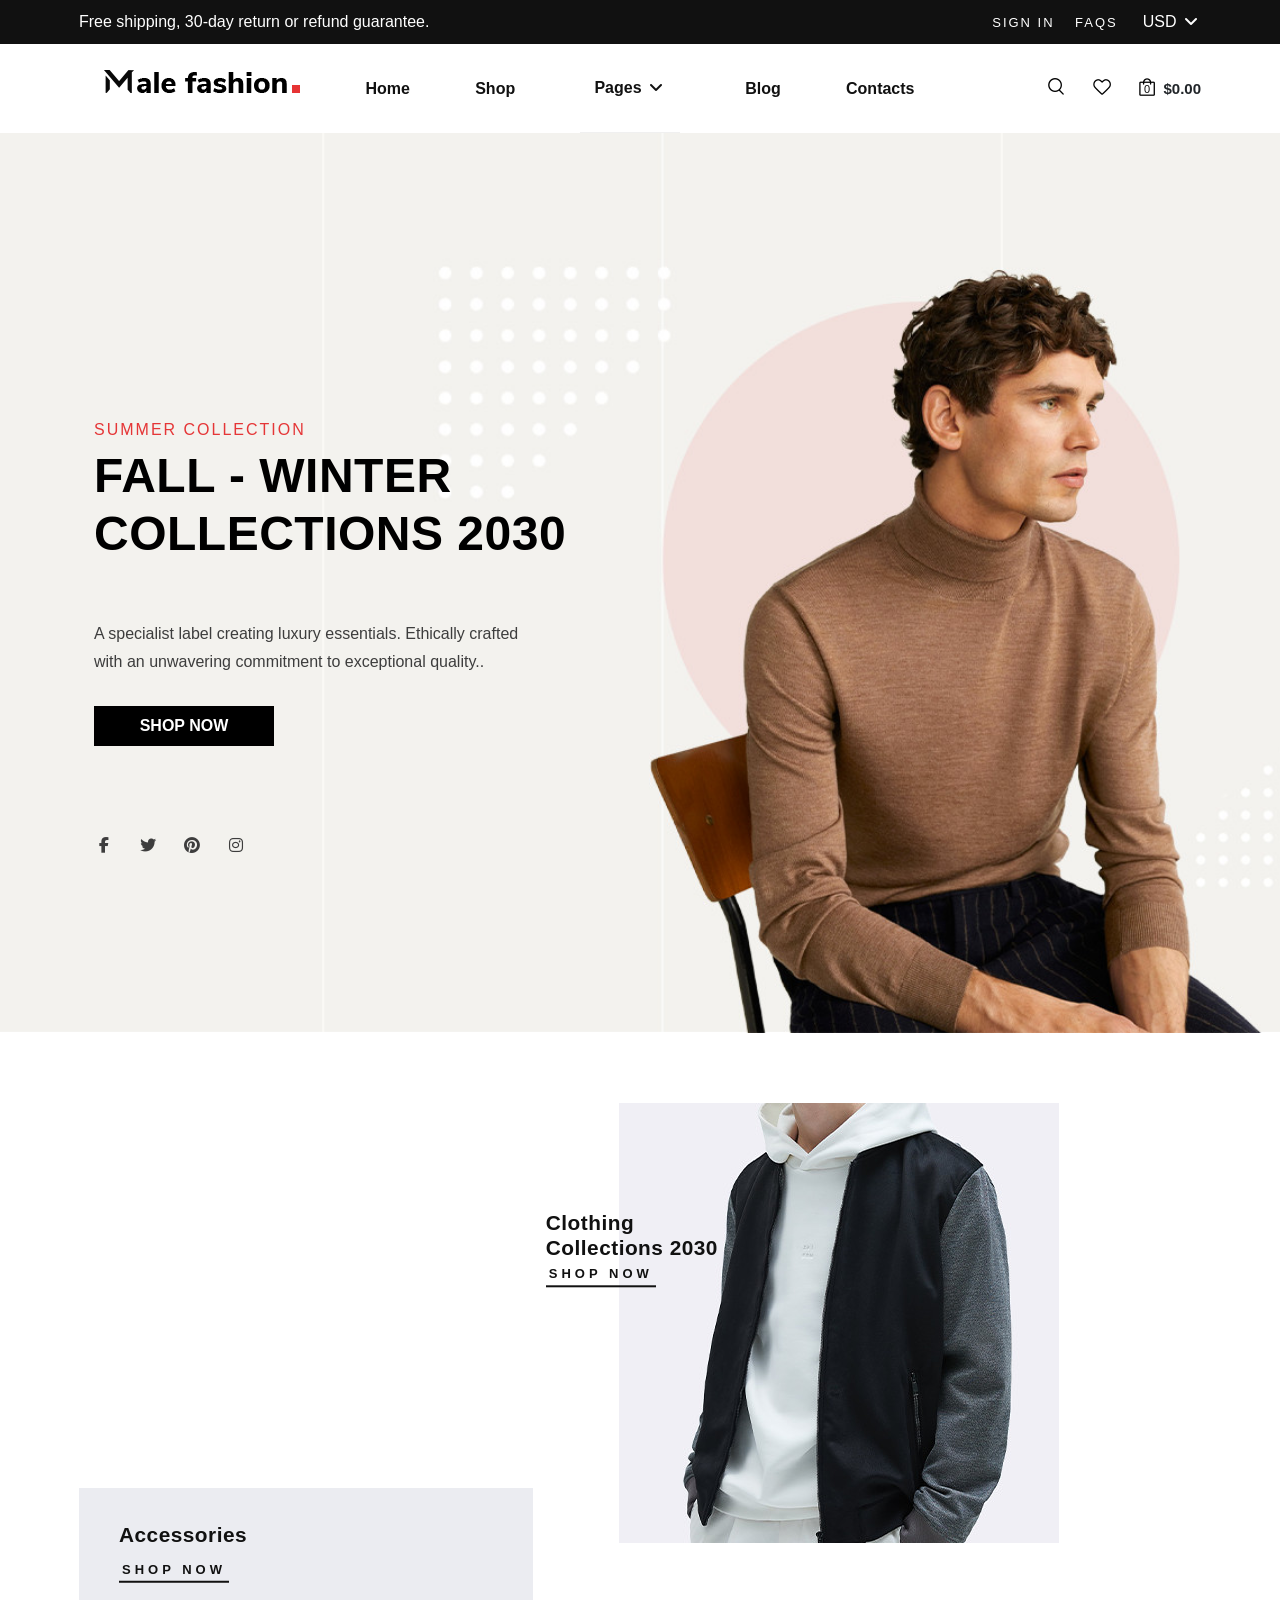
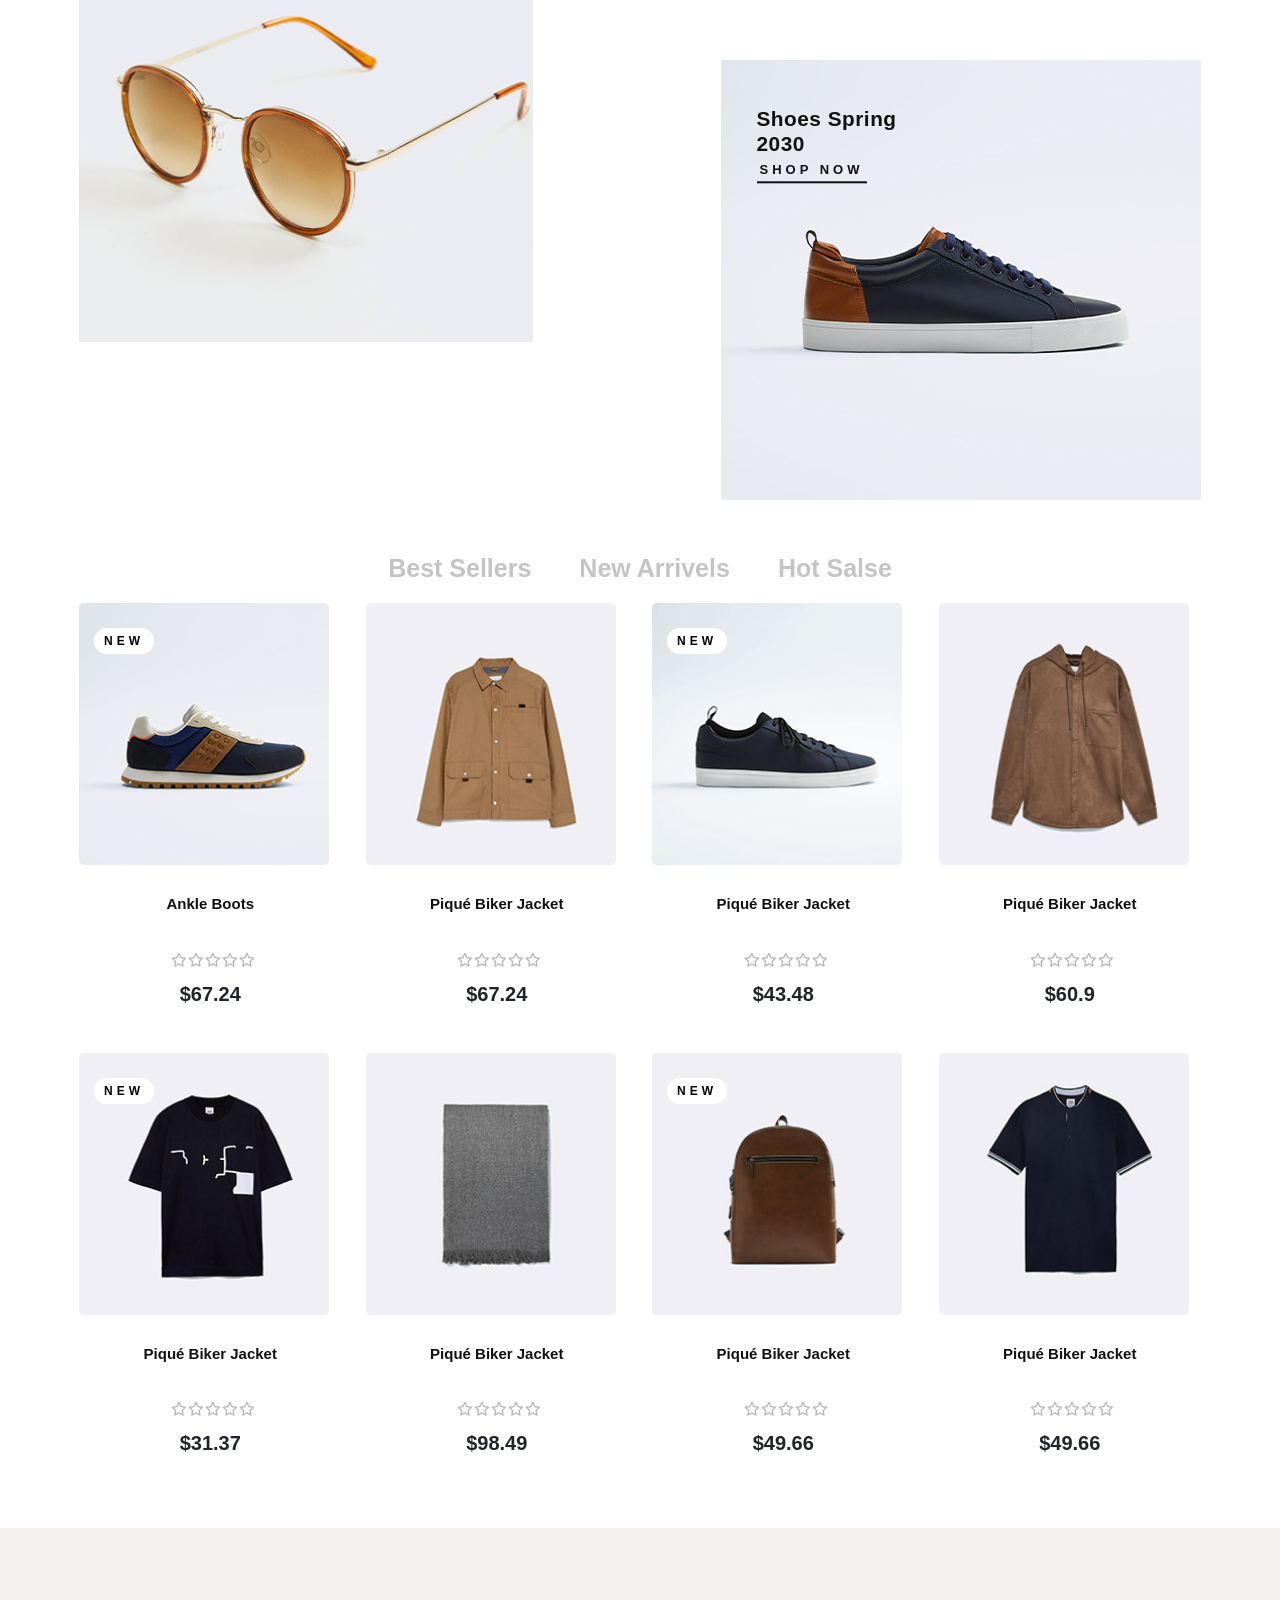
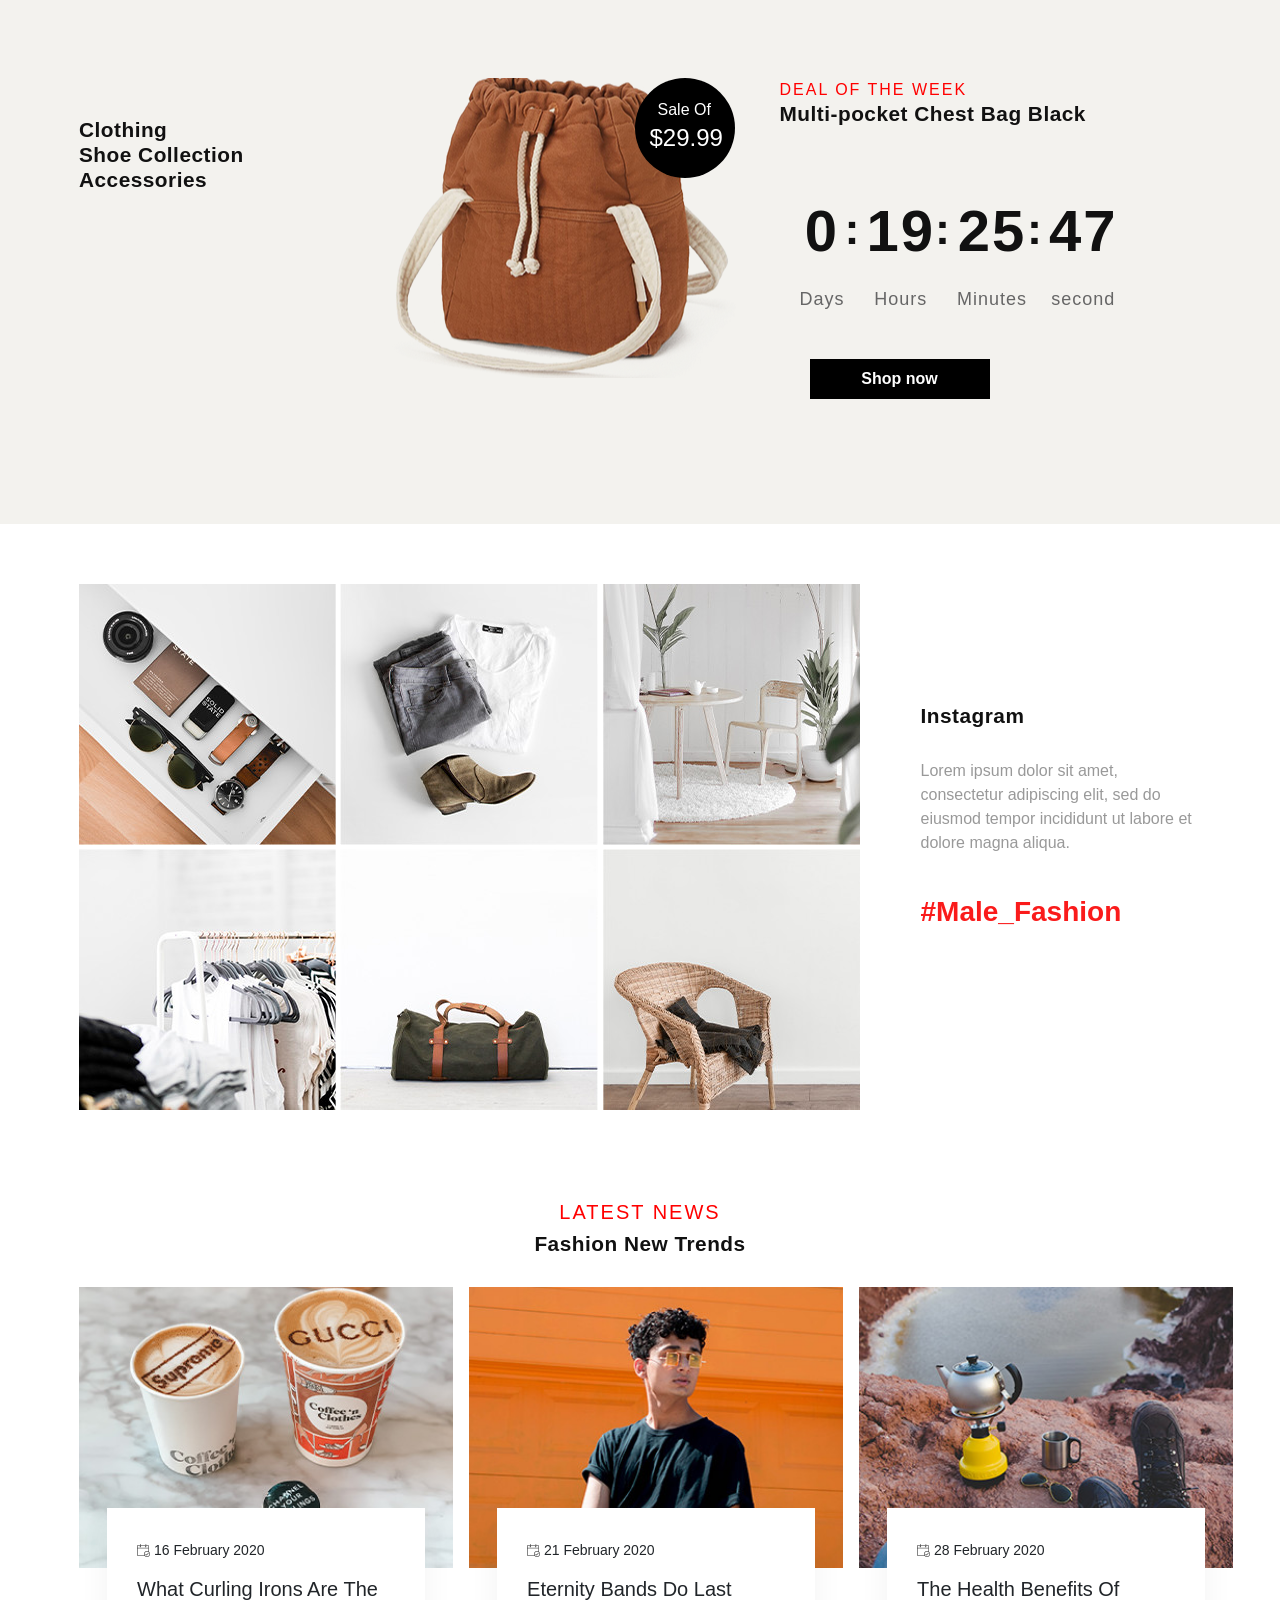
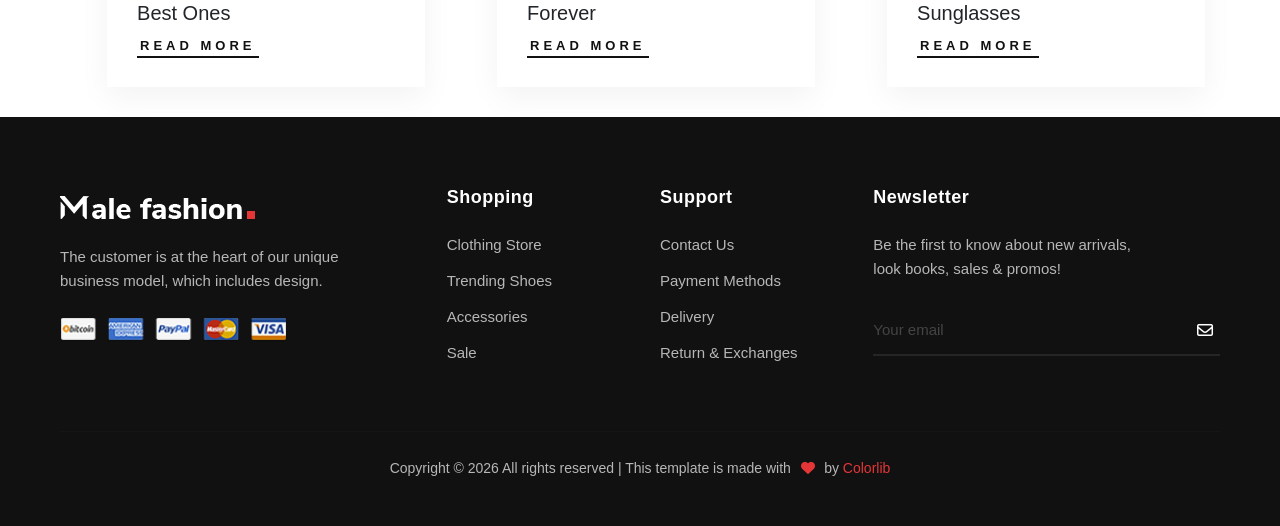
==== commit a7134e17: "heder chenge" ====
--- a/RRR/RRRapp/TEMPLATES/index.html
+++ b/RRR/RRRapp/TEMPLATES/index.html
@@ -60,11 +60,11 @@
                             <ul class="list-unstyled d-flex justify-content-between align-items-center mb-0">
 
                                 <li class="active">
-                                    <a href="" class="text-decoration-none">Home</a>
+                                    <a href="index.html" class="text-decoration-none">Home</a>
                                 </li>
 
                                 <li>
-                                    <a href="" class="text-decoration-none">Shop</a>
+                                    <a href="ecoabout.html" class="text-decoration-none">Shop</a>
                                 </li>
 
                                 <li class="menu-item">
@@ -73,20 +73,20 @@
                                     </a>
 
                                     <ul class="submenu list-unstyled">
-                                        <li><a href="#" class="text-decoration-none">About Us</a></li>
-                                        <li><a href="#" class="text-decoration-none">Shop Details</a></li>
-                                        <li><a href="#" class="text-decoration-none">Shopping Cart</a></li>
-                                        <li><a href="#" class="text-decoration-none">Checkout</a></li>
-                                        <li><a href="#" class="text-decoration-none">Blog Details</a></li>
+                                        <li><a href="ecoaoutus.html" class="text-decoration-none">About Us</a></li>
+                                        <li><a href="ecoshopdetile.html" class="text-decoration-none">Shop Details</a></li>
+                                        <li><a href="ecoshoppingcard.html" class="text-decoration-none">Shopping Cart</a></li>
+                                        <li><a href="checkaout.html" class="text-decoration-none">Checkout</a></li>
+                                        <li><a href="blogdtailes.html" class="text-decoration-none">Blog Details</a></li>
                                     </ul>
                                 </li>
 
                                 <li>
-                                    <a href="" class="text-decoration-none">Blog</a>
+                                    <a href="blog.html" class="text-decoration-none">Blog</a>
                                 </li>
 
                                 <li>
-                                    <a href="" class="text-decoration-none">Contacts</a>
+                                    <a href="contact.html" class="text-decoration-none">Contacts</a>
                                 </li>
 
                             </ul>
--- a/RRR/RRRapp/TEMPLATES/ecome.css
+++ b/RRR/RRRapp/TEMPLATES/ecome.css
@@ -30,6 +30,11 @@
 
 .currency-btn:hover {
     color: #ca1515;
+}
+
+.footer-col ul li a:hover{
+    padding-left: 8px;
+    transition: 0.5s;
 }
 
 .currency-menu {
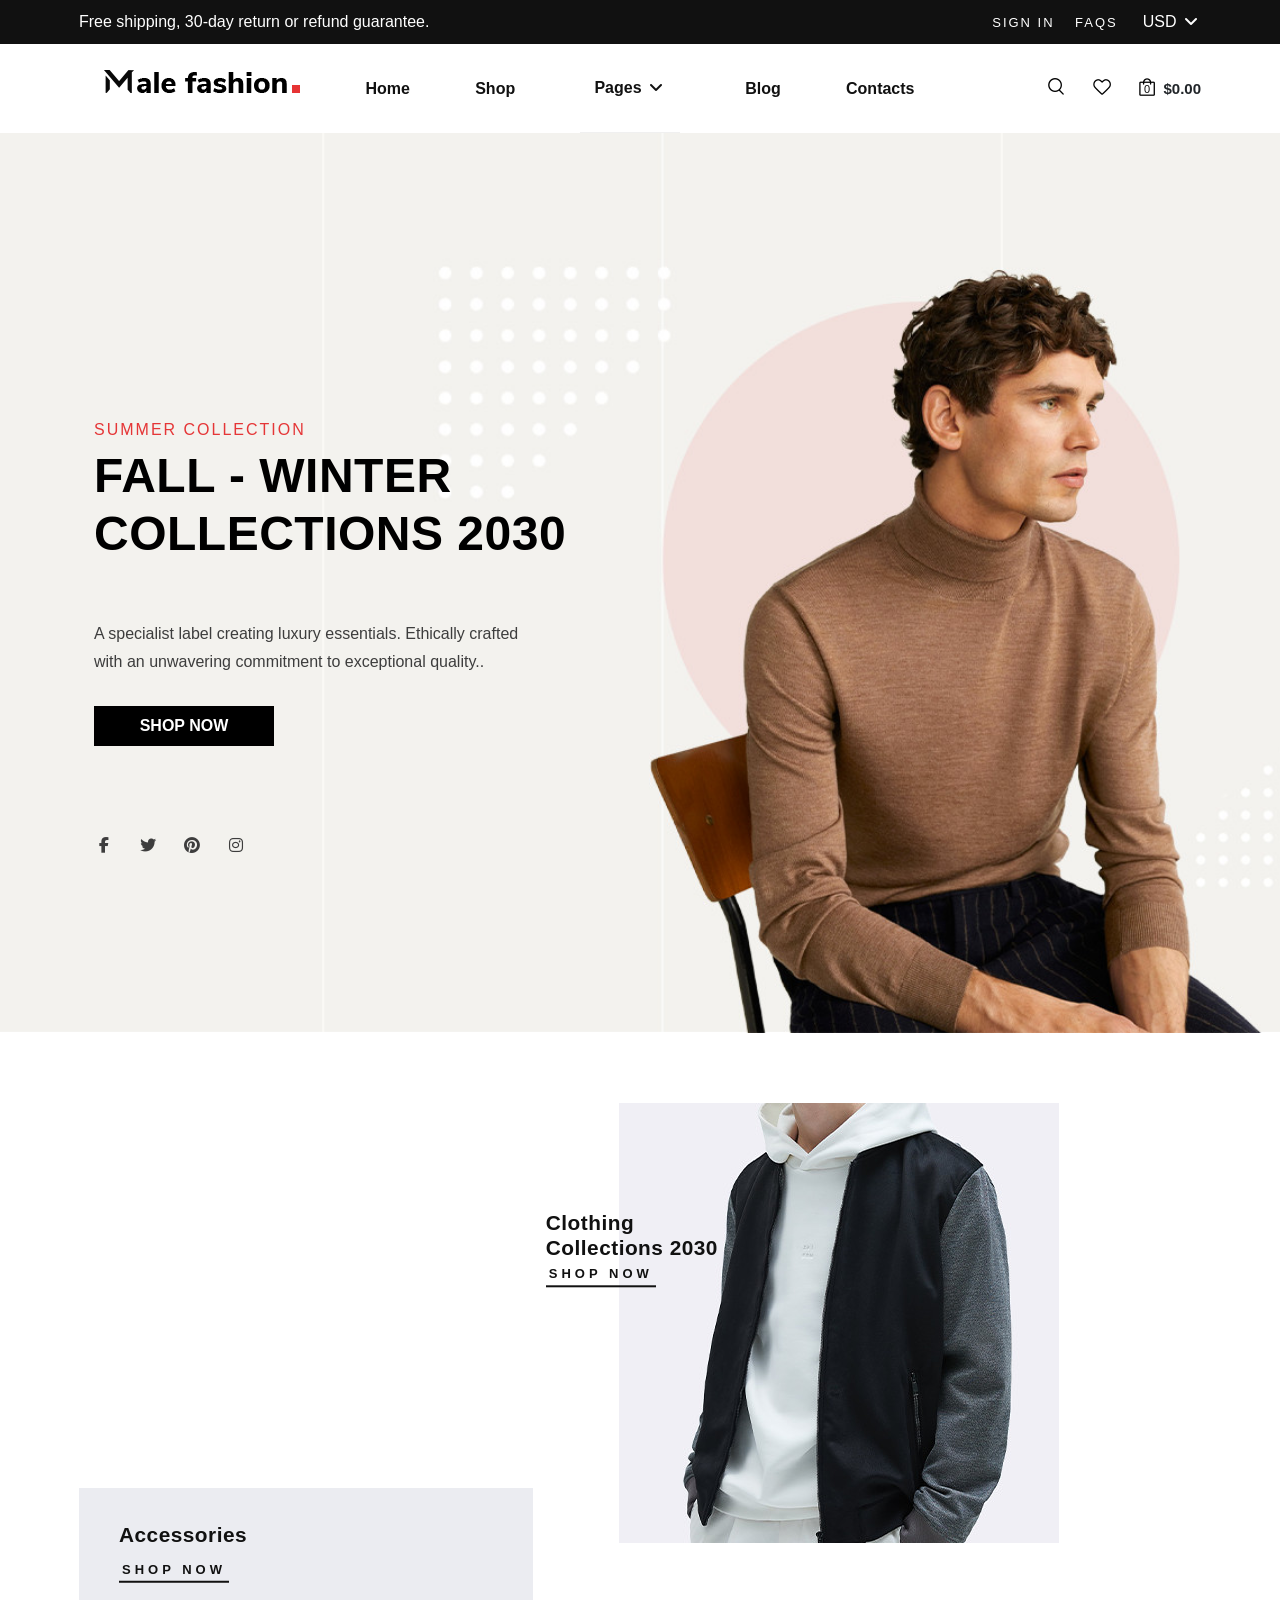
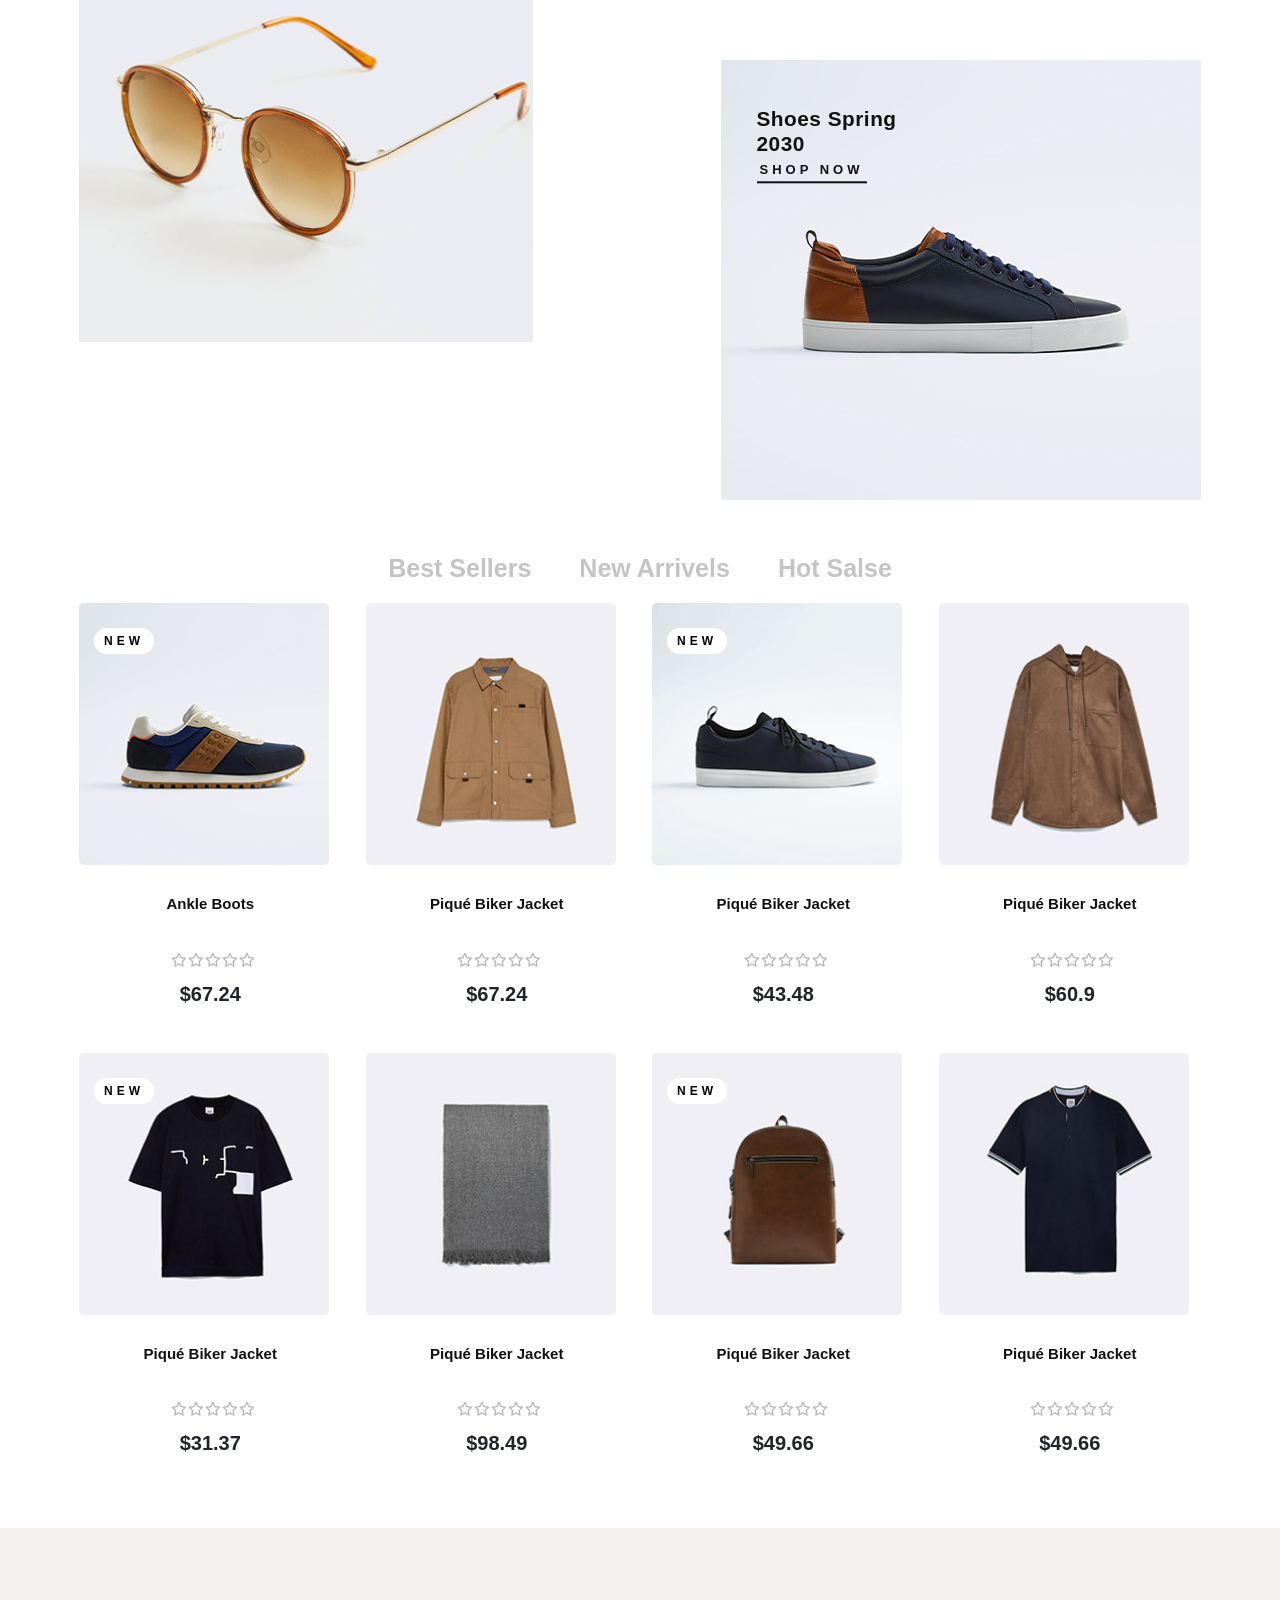
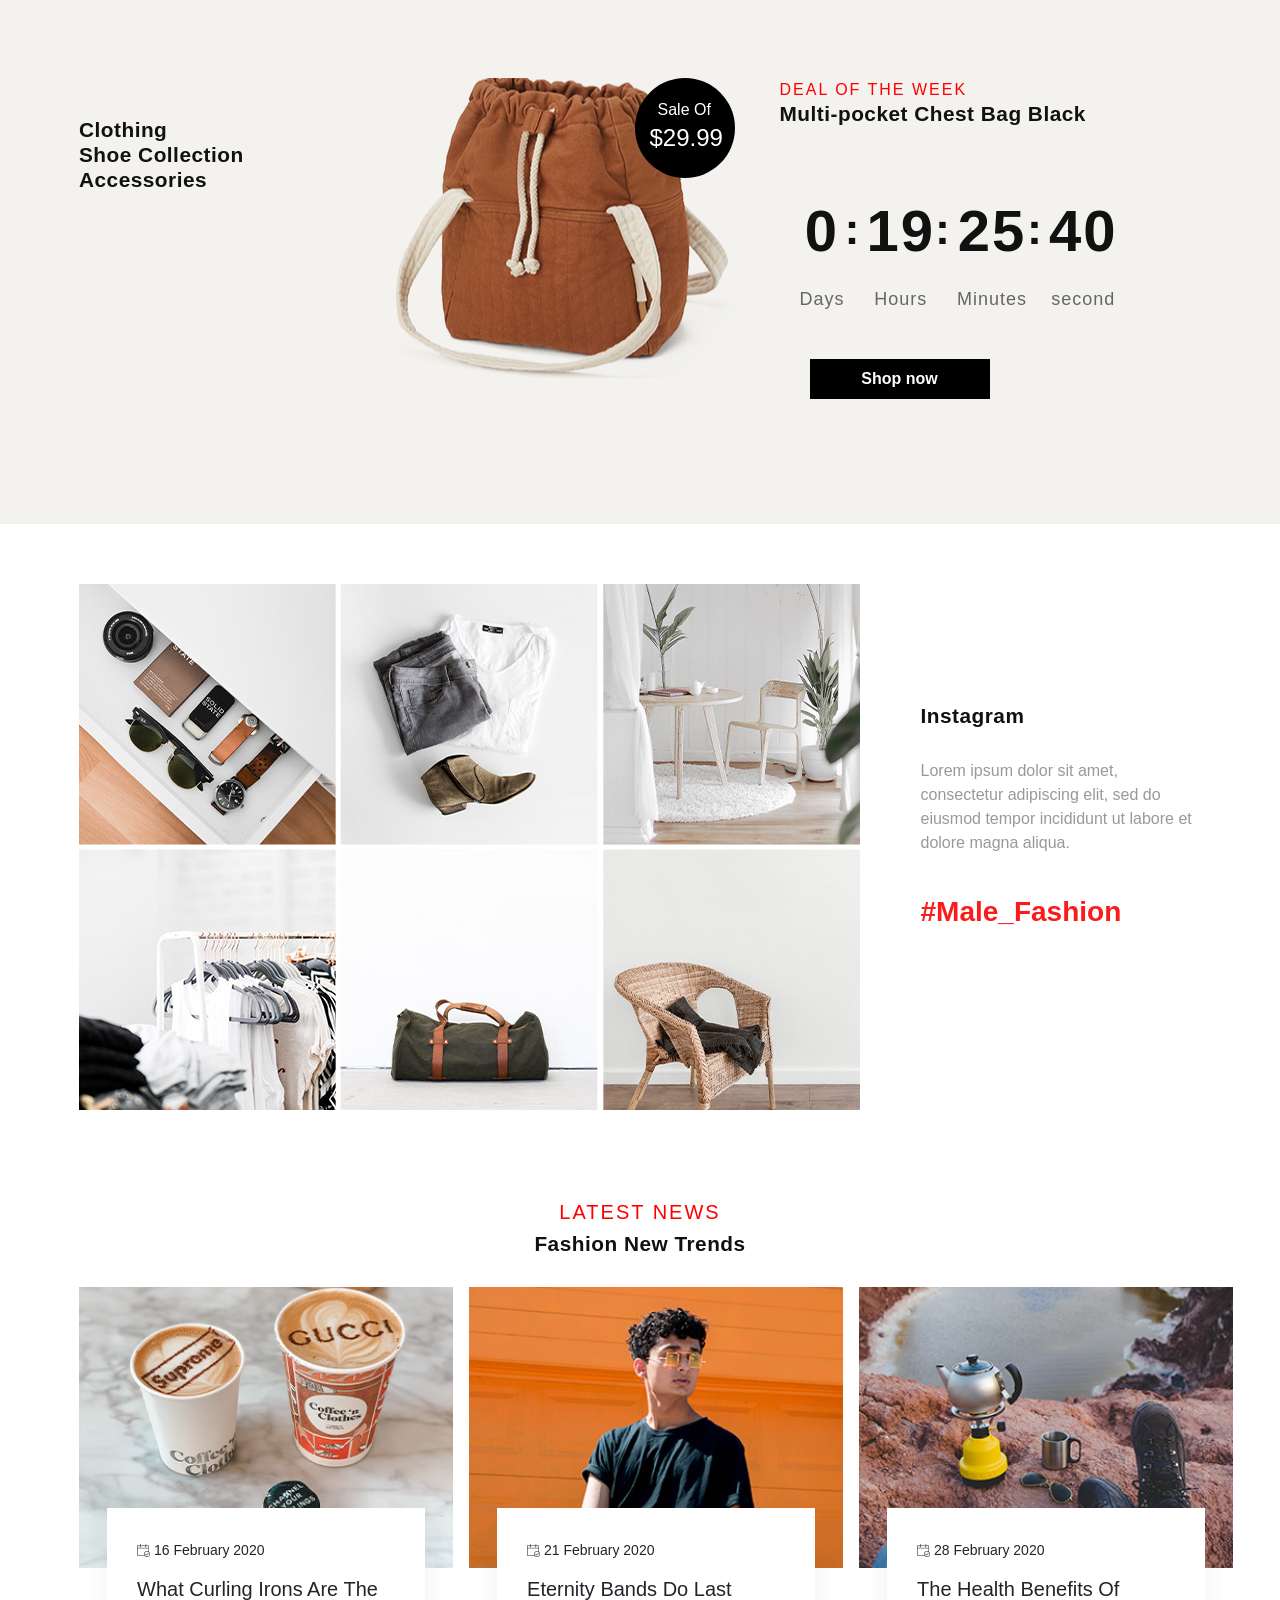
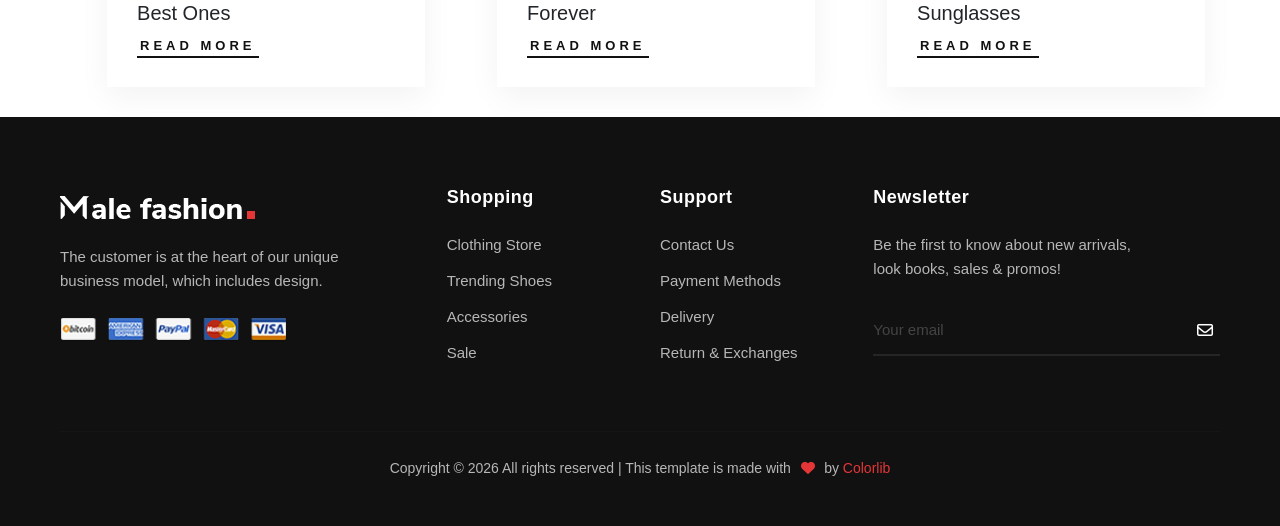
==== commit c02bd45d: "ready to deployment phase-2" ====
--- a/RRR/RRRapp/TEMPLATES/index.html
+++ b/RRR/RRRapp/TEMPLATES/index.html
@@ -9,6 +9,7 @@
     <link rel="stylesheet" href="/RRR/css/bootstrap.min.css">
     <link rel="stylesheet" href="/RRR/webfonts/fa-brands-400.ttf">
     <link rel="stylesheet" href="https://cdnjs.cloudflare.com/ajax/libs/font-awesome/6.7.2/css/all.min.css">
+    <!-- <link rel="stylesheet" href="ecome.css"> -->
     <link rel="stylesheet" href="ecome.css">
 </head>
 
